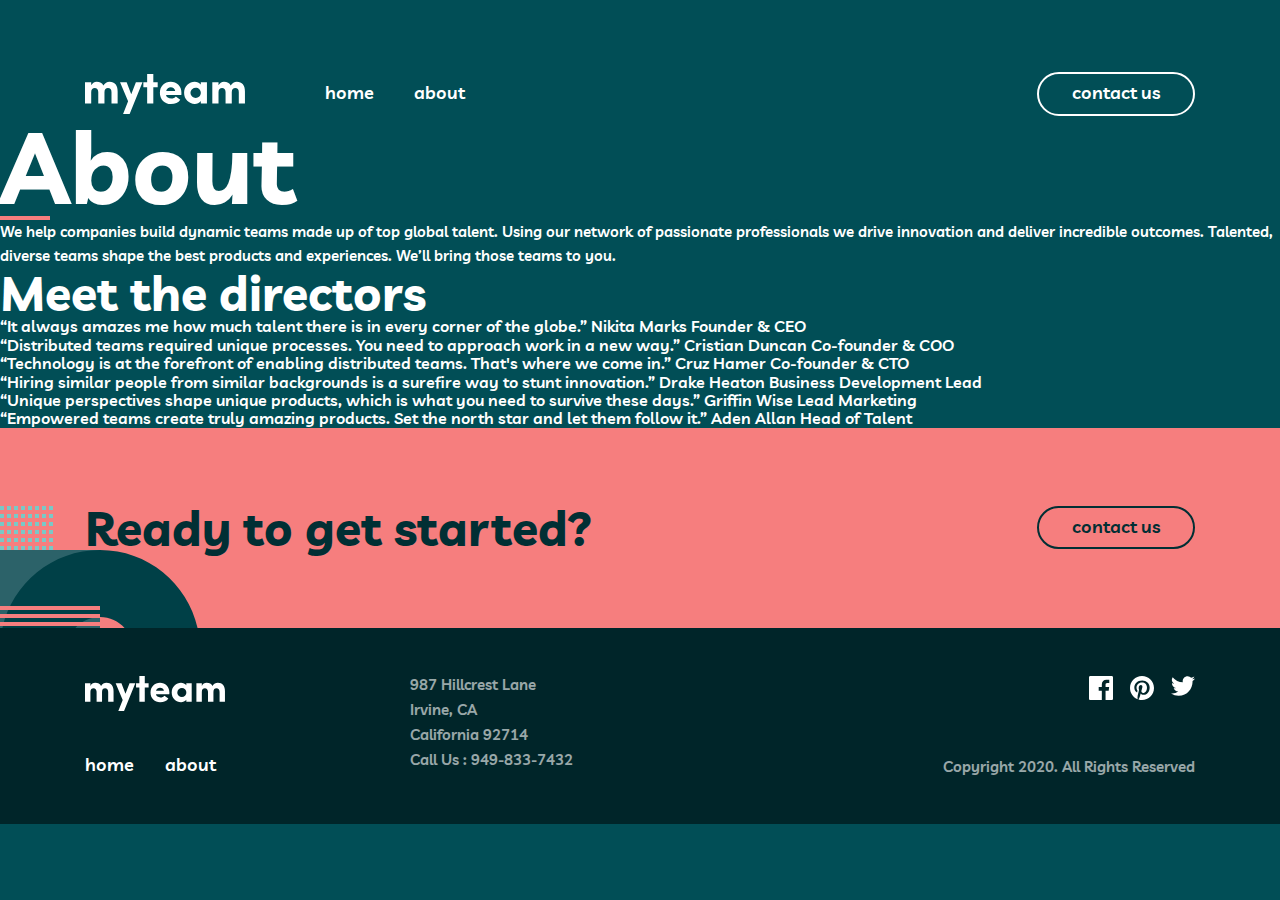
==== about.html @ 356e1fd8 "rough layout for about page" ====
<!DOCTYPE html>
<html lang="en">
  <head>
    <meta charset="UTF-8" />
    <meta name="viewport" content="width=device-width, initial-scale=1.0" />

    <link
      href="https://fonts.googleapis.com/css?family=Livvic:400,600,700&display=swap"
      rel="stylesheet"
    />
    <link rel="stylesheet" href="./css/normalize.css" />
    <link rel="stylesheet" href="./css/styles.css" />

    <link
      rel="icon"
      type="image/png"
      sizes="32x32"
      href="./images/favicon-32x32.png"
    />

    <title>Frontend Mentor | myteam website challenge - About</title>
  </head>
  <body>
    <div class="modal"></div>
    <header class="header">
      <div class="header__container">
        <div class="logo">
          <img src="./images/logo.svg" alt="myteam logo" />
        </div>
        <button class="nav-toggle" aria-label="toggle navigation">
          <svg
            class="nav__hamburger"
            xmlns="http://www.w3.org/2000/svg"
            width="20"
            height="17"
          >
            <g fill="#FFF" fill-rule="evenodd">
              <path d="M0 0h20v3H0zM0 7h20v3H0zM0 14h20v3H0z" />
            </g>
          </svg>
          <svg
            class="nav__close-btn"
            xmlns="http://www.w3.org/2000/svg"
            width="18"
            height="17"
          >
            <path
              fill="#FFF"
              fill-rule="evenodd"
              d="M15.01.368l2.122 2.122-6.01 6.01 6.01 6.01-2.122 2.122L9 10.622l-6.01 6.01L.868 14.51 6.88 8.5.87 2.49 2.988.368 9 6.38 15.01.37z"
            />
          </svg>
        </button>
        <nav class="nav">
          <div class="nav__container">
            <ul class="nav__list">
              <li class="nav__item">
                <a href="./index.html" class="nav__link">home</a>
              </li>
              <li class="nav__item">
                <a href="./about.html" class="nav__link">about</a>
              </li>
            </ul>
            <button
              class="primary-btn primary-btn--light primary-btn--mobile-nav"
            >
              contact us
            </button>
          </div>
        </nav>
      </div>
    </header>

    <!-------------------------------------------->

    <section class="about">
      <h1 class="section__title section__title--about">
        About
      </h1>
      <hr class="section__decoration-hr" />
      <p class="section__body-text section__body-text--about">
        We help companies build dynamic teams made up of top global talent.
        Using our network of passionate professionals we drive innovation and
        deliver incredible outcomes. Talented, diverse teams shape the best
        products and experiences. We’ll bring those teams to you.
      </p>
    </section>
    <!-------------------------------------------->

    <section class="directors">
      <h2 class="section__title section__title--directors">
        Meet the directors
      </h2>

      <div class="directors__content">
        <div class="directors__content-item">
          “It always amazes me how much talent there is in every corner of the
          globe.” Nikita Marks Founder & CEO
        </div>
        <div class="directors__content-item">
          “Distributed teams required unique processes. You need to approach
          work in a new way.” Cristian Duncan Co-founder & COO
        </div>
        <div class="directors__content-item">
          “Technology is at the forefront of enabling distributed teams. That's
          where we come in.” Cruz Hamer Co-founder & CTO
        </div>
        <div class="directors__content-item">
          “Hiring similar people from similar backgrounds is a surefire way to
          stunt innovation.” Drake Heaton Business Development Lead
        </div>
        <div class="directors__content-item">
          “Unique perspectives shape unique products, which is what you need to
          survive these days.” Griffin Wise Lead Marketing
        </div>
        <div class="directors__content-item">
          “Empowered teams create truly amazing products. Set the north star and
          let them follow it.” Aden Allan Head of Talent
        </div>
      </div>
    </section>
    <!-------------------------------------------->

    <section class="CTA">
      <div class="CTA__container">
        <h2 class="section__title  section__title--CTA">
          Ready to get started?
        </h2>
        <button class="primary-btn primary-btn--dark">
          contact us
        </button>
      </div>
    </section>

    <!-------------------------------------------->

    <footer class="footer">
      <div class="footer__container">
        <div class="logo footer__logo">
          <img src="./images/logo.svg" alt="myteam logo" />
        </div>
        <div class="footer__nav">
          <a href="./index.html" class="nav__link nav__link--footer">home</a>
          <a href="./about.html" class="nav__link nav__link--footer">about</a>
        </div>

        <div class="footer__address">
          <p class="footer__address--item">
            987 Hillcrest Lane
          </p>
          <p class="footer__address--item">
            Irvine, CA
          </p>
          <p class="footer__address--item">
            California 92714
          </p>
          <p class="footer__address--item">
            Call Us : 949-833-7432
          </p>
        </div>
        <div class="footer__social-media">
          <a href="www.facebook.com" class="footer__social-media-link">
            <svg xmlns="http://www.w3.org/2000/svg" width="24" height="24">
              <path
                d="M22.675 0H1.325C.593 0 0 .593 0 1.325v21.351C0 23.407.593 24 1.325 24H12.82v-9.294H9.692v-3.622h3.128V8.413c0-3.1 1.893-4.788 4.659-4.788 1.325 0 2.463.099 2.795.143v3.24l-1.918.001c-1.504 0-1.795.715-1.795 1.763v2.313h3.587l-.467 3.622h-3.12V24h6.116c.73 0 1.323-.593 1.323-1.325V1.325C24 .593 23.407 0 22.675 0z"
              />
            </svg>
          </a>

          <a href="www.pinterest.com" class="footer__social-media-link">
            <svg xmlns="http://www.w3.org/2000/svg" width="24" height="24">
              <path
                d="M12 0C5.373 0 0 5.372 0 12c0 5.084 3.163 9.426 7.627 11.174-.105-.949-.2-2.405.042-3.441.218-.937 1.407-5.965 1.407-5.965s-.359-.719-.359-1.782c0-1.668.967-2.914 2.171-2.914 1.023 0 1.518.769 1.518 1.69 0 1.029-.655 2.568-.994 3.995-.283 1.194.599 2.169 1.777 2.169 2.133 0 3.772-2.249 3.772-5.495 0-2.873-2.064-4.882-5.012-4.882-3.414 0-5.418 2.561-5.418 5.207 0 1.031.397 2.138.893 2.738a.36.36 0 01.083.345l-.333 1.36c-.053.22-.174.267-.402.161-1.499-.698-2.436-2.889-2.436-4.649 0-3.785 2.75-7.262 7.929-7.262 4.163 0 7.398 2.967 7.398 6.931 0 4.136-2.607 7.464-6.227 7.464-1.216 0-2.359-.631-2.75-1.378l-.748 2.853c-.271 1.043-1.002 2.35-1.492 3.146C9.57 23.812 10.763 24 12 24c6.627 0 12-5.373 12-12 0-6.628-5.373-12-12-12z"
              />
            </svg>
          </a>

          <a href="www.twitter.com" class="footer__social-media-link">
            <svg xmlns="http://www.w3.org/2000/svg" width="24" height="20">
              <path
                d="M24 2.557a9.83 9.83 0 01-2.828.775A4.932 4.932 0 0023.337.608a9.864 9.864 0 01-3.127 1.195A4.916 4.916 0 0016.616.248c-3.179 0-5.515 2.966-4.797 6.045A13.978 13.978 0 011.671 1.149a4.93 4.93 0 001.523 6.574 4.903 4.903 0 01-2.229-.616c-.054 2.281 1.581 4.415 3.949 4.89a4.935 4.935 0 01-2.224.084 4.928 4.928 0 004.6 3.419A9.9 9.9 0 010 17.54a13.94 13.94 0 007.548 2.212c9.142 0 14.307-7.721 13.995-14.646A10.025 10.025 0 0024 2.557z"
              />
            </svg>
          </a>
        </div>
        <div class="footer__copyright">
          Copyright 2020. All Rights Reserved
        </div>
      </div>
    </footer>

    <script src="js/index.js"></script>
  </body>
</html>
---- css/styles.css ----
*,
*::before,
*::after {
  box-sizing: border-box;
}

/* varibles */

:root {
  --fs-h1: 2.5rem;
  --fs-h2: 2rem;
  --fs-h3: 1.125rem;
  --fs-body1: 1.125rem;
  --fs-body2: 0.9375rem;

  --fw-bold: 700;
  --fw-semi-bold: 600;

  /* primary-colours */
  --clr-midnight-green: #014e56;
  --clr-light-coral: #f67e7e;
  --clr-white: #ffffff;

  /* secondary-colours */

  --clr-rapture-blue: #79c8c7;
  --clr-police-blue: #2c6269;
  --clr-deep-jungle-green: #004047;
  --clr-sacremento-state-green: #012f34;
  --clr-dark-green: #002529;
}

@media (min-width: 550px) {
  :root {
    --fs-h1: 4rem;
  }
}

@media (min-width: 1200px) {
  :root {
    --fs-h1: 6.25rem;
    --fs-h2: 3rem;
  }
}

/* general styles */

body {
  font-family: "Livvic", sans-serif;
  color: var(--clr-white);
  background-color: var(--clr-midnight-green);
  font-weight: var(--fw-semi-bold);
}

img {
  display: block;
  max-width: 100%;
}

p {
  margin: 0;
}

.nav-open {
  overflow: hidden;
}

/* buttons */

.primary-btn {
  background-color: transparent;
  border-radius: 2em;
  padding: 0.5em 1.8em 0.55em;
  font-size: 1.125rem;
  font-weight: var(--fw-semi-bold);
  cursor: pointer;
}

.primary-btn--light {
  color: var(--clr-white);
  border: 2px solid var(--clr-white);
}

.primary-btn--light:hover,
.primary-btn--light:focus {
  color: var(--clr-dark-green);
  background-color: var(--clr-white);
}

.primary-btn--dark {
  color: var(--clr-sacremento-state-green);
  border: 2px solid var(--clr-sacremento-state-green);
}

.primary-btn--dark:hover,
.primary-btn--dark:focus {
  color: var(--clr-white);
  background-color: var(--clr-sacremento-state-green);
}

.primary-btn--mobile-nav {
  margin-top: 2.25em;
}

/* typography */
h1,
h2,
h3 {
  margin: 0;
}

h1 {
  font-size: var(--fs-h1);
  font-weight: var(--fw-bold);
  line-height: 1;
}
h2 {
  font-size: var(--fs-h2);
  line-height: 1;
}
h3 {
  font-size: var(--fs-h3);
}

.section__body-text {
  font-size: var(--fs-body2);
  line-height: 1.66;
}

.section__decoration-hr {
  background-color: var(--clr-light-coral);
  margin: 0;
  height: 4px;
  width: 3.125em;
  border: 0;
}

/* containers */

.header__container,
.intro__container,
.features__container,
.testimonials__container,
.CTA__container,
.footer__container {
  max-width: 1110px;
  padding-left: 1.5em;
  padding-right: 1.5em;
}

.header__container {
  margin-top: 3em;
}

.intro__container {
  padding-top: 5em;
  padding-bottom: 11.25em;
}

.features__container {
  padding-top: 4em;
  padding-bottom: 4em;
  display: flex;
  flex-direction: column;
}

.testimonials__container {
  padding-top: 8.75em;
  padding-bottom: 10.25em;
}

.CTA__container {
  padding-top: 5.1875em;
  padding-bottom: 5.1875em;
}

.footer__container {
  padding-top: 4.4em;
  padding-bottom: 4.4em;
}

@media (min-width: 550px) {
  .header__container,
  .intro__container,
  .features__container,
  .testimonials__container,
  .footer__container {
    padding-left: 2.5em;
    padding-right: 2.5em;
  }

  .header__container {
    margin-top: 4em;
  }

  .intro__container {
    padding-top: 7em;
    padding-bottom: 16em;
  }

  .features__container {
    padding-top: 6.25em;
    padding-bottom: 6.25em;
  }

  .testimonials__container {
    padding-top: 6.25em;
    padding-bottom: 6.25em;
  }

  .CTA__container {
    padding-top: 4.75em;
    padding-bottom: 4.75em;
    padding-left: 6em;
    padding-right: 6em;
  }

  .footer__container {
    padding-top: 3.75em;
    padding-bottom: 3.75em;
  }
}

@media (min-width: 800px) {
  .header__container {
    margin-top: 4.5em;
  }

  .intro__container {
    padding-top: 8.125em;
  }

  .testimonials__container {
    padding-top: 8.75em;
    padding-bottom: 8.75em;
  }

  .footer__container {
    padding-top: 3.25em;
    padding-bottom: 3.25em;
  }
}

@media (min-width: 1200px) {
  .header__container,
  .intro__container,
  .features__container,
  .testimonials__container,
  .CTA__container,
  .footer__container {
    margin-left: auto;
    margin-right: auto;
    padding-left: 0;
    padding-right: 0;
  }

  .intro__container {
    padding-top: 8.15em;
    padding-bottom: 15.65em;
  }

  .features__container {
    flex-direction: row;
    padding-top: 8.75em;
    padding-bottom: 8.75em;
  }
}

/* header */
.header__container {
  display: flex;
  justify-content: space-between;
  align-items: center;
}

.logo {
  max-width: 8em;
}

/*navigation */

.nav-toggle {
  z-index: 1000;
  position: absolute;
  right: 1.5em;
  top: 3em;
  cursor: pointer;
  padding: 0.5em 0;
  border: 0;
  background: transparent;
}

.nav {
  position: fixed;
  background-color: var(--clr-police-blue);
  background-image: url("../images/bg-pattern-about-1-mobile-nav-1.svg");
  background-repeat: no-repeat;
  background-position: bottom right 1.25em;
  top: 0;
  bottom: 0;
  left: 0;
  right: 0;
  z-index: 100;
  transform: translateX(100%);

  transition: transform 250ms cubic-bezier(0.5, 0, 0.5, 1);
}

.nav__container {
  margin-top: 7em;
  margin-left: 3em;
}

.nav__list {
  list-style: none;
  margin: 0;
  padding: 0;
}

.nav__item {
  margin-top: 1.5em;
}

.nav__link {
  color: inherit;
  font-size: var(--fs-h3);
  font-weight: var(--fw-semi-bold);
  text-decoration: none;
}

.nav__link:hover,
.nav__link:focus {
  color: var(--clr-light-coral);
}

.nav__close-btn {
  display: none;
}

.nav-open .nav__hamburger {
  display: none;
}

.nav-open .nav__close-btn {
  display: block;
}

.nav-open .nav {
  transform: translateX(7.5em);
}

.nav-open .nav-toggle {
  position: fixed;
}

.nav-open .modal {
  position: fixed;
  top: 0;
  bottom: 0;
  left: 0;
  right: 0;
  background-color: rgba(0, 0, 0, 0.55);
  z-index: 100;
}

@media (min-width: 550px) {
  .nav-toggle {
    display: none;
  }

  .nav {
    position: static;
    background: none;
    z-index: 100;
    transform: none;
    width: 100%;
  }

  .nav__container,
  .nav__list,
  .primary-btn--mobile-nav,
  .nav__item {
    margin: 0;
  }

  .nav__container {
    display: flex;
    justify-content: space-between;
    align-items: center;
  }

  .nav__list {
    display: flex;
    margin-left: 3em;
  }

  .nav__item:last-child {
    margin-left: 2.5em;
  }
}

@media (min-width: 800px) {
  .logo {
    max-width: 10em;
    flex-shrink: 0;
  }

  .nav__list {
    margin-left: 5em;
  }
}

/* intro */

.intro {
  text-align: center;
}

.intro__container {
  background-image: url("../images/bg-pattern-home-2.svg");
  background-repeat: no-repeat;
  background-position: bottom;
}

.intro__decoration {
  display: flex;
  flex-direction: column;
  justify-content: space-between;
  align-self: stretch;
}

.section__decoration-hr--intro {
  display: none;
}

.section__title--intro {
  max-width: 245px;
  margin: 0 auto;
}

.section__title--intro--highlight {
  color: var(--clr-light-coral);
}

.section__body-text--intro {
  line-height: 1.85;
  margin-top: 1.125em;
  margin-bottom: 1.125em;
}

@media (min-width: 550px) {
  .section__title--intro {
    max-width: 375px;
  }

  .section__body-text--intro {
    max-width: 460px;
    margin: 1.125em auto;
  }
}

@media (min-width: 1200px) {
  .intro {
    background-image: url("../images/bg-pattern-home-1.svg");
    background-repeat: no-repeat;
    background-position: top 8.15em left -100px;
    text-align: left;
  }

  .intro__container {
    background-position: bottom right;
    display: flex;
    justify-content: space-between;
    align-items: flex-end;
  }

  .section__title--intro {
    max-width: 600px;
    margin: 0;
  }

  .section__body-text--intro {
    max-width: 450px;
    margin: 0;
    font-size: var(--fs-body1);
    line-height: 1.5;
    margin-bottom: 0.5em;
  }

  .section__decoration-hr--intro {
    display: block;
    background-color: var(--clr-rapture-blue);
  }
}

/* features */

.features {
  background-color: var(--clr-sacremento-state-green);
  background-image: url("../images/bg-pattern-home-3.svg");
  background-repeat: no-repeat;
  background-position: top right -100px;
}

.features__content {
  margin-top: 3.5em;
}

.features__content-item {
  display: grid;
  text-align: center;
  grid-template-areas:
    "feature-img"
    "feature-title"
    "feature-text";
  margin-bottom: 3em;
}

.features__content-item:last-child {
  margin-bottom: 0;
}

.section__title--features {
  margin: 1em 3em 0 0;
}

.subsection__title--features {
  color: var(--clr-light-coral);
  grid-area: feature-title;
}

.features__content-img {
  grid-area: feature-img;
  margin: 0 auto 1em;
}

.section__body-text--features {
  grid-area: feature-text;
  margin-top: 0.535em;
}

@media (min-width: 550px) {
  .features__title-container,
  .features__content {
    max-width: 575px;
  }

  .features__title-container {
    margin: 0 auto;
  }

  .section__title--features {
    margin: 1em 3em 0 0;
  }

  .features__content {
    margin: 4em auto 0;
  }

  .features__content-item {
    text-align: left;
    column-gap: 1.5em;
    grid-template-areas:
      "feature-img feature-title"
      "feature-img feature-text";
  }

  .features__content-item:first-child .features__content-img {
    padding-left: 0.5em;
  }

  .section__body-text--features {
    margin-top: 1em;
  }
}

@media (min-width: 1200px) {
  .features {
    background-position: bottom right -100px;
  }
}

/* testimonials */

.testimonials {
  background-color: var(--clr-deep-jungle-green);
  background-image: url("../images/bg-pattern-home-4-about-3.svg"),
    url("../images/bg-pattern-home-5.svg");
  background-repeat: no-repeat, no-repeat;
  background-position: top left, bottom right;
  text-align: center;
}

.section__title--testimonials--highlight,
.subsection__title--testimonials {
  color: var(--clr-rapture-blue);
}

.subsection__title--testimonials {
  margin-top: 1.15em;
}

.testimonials__content {
  display: flex;
  flex-direction: column;
}

.testimonials__content-item {
  background-image: url("../images/icon-quotes.svg");
  background-repeat: no-repeat;
  background-position: top center;
  margin-top: 3em;
}

.section__body-text--testimonials {
  padding-top: 2.35em;
}

.testimonials__subtitle {
  font-size: 0.8125rem;
  font-style: italic;
  margin-top: 0.55em;
}

.testimonials__content-avatar {
  width: 3.875em;
  margin: 1em auto 0;
  border-radius: 50%;
  border: 2px solid #c4fffe;
}

@media (min-width: 550px) {
  .section__title--testimonials,
  .testimonials__content {
    max-width: 575px;
    margin: 0 auto;
  }

  @media (min-width: 1200px) {
    .section__title--testimonials {
      max-width: 950px;
    }

    .testimonials__content {
      flex-direction: row;
      max-width: 1110px;
    }

    .testimonials__content-item {
      max-width: 350px;
      margin-right: 1.875em;
      margin-top: 3.5em;
    }

    .testimonials__content-item:last-child {
      margin-right: 0;
    }

    .testimonials__content-avatar {
      margin-top: 2em;
    }

    .subsection__title--testimonials {
      margin-top: 1.35em;
    }
  }
}

/* CTA */

.CTA {
  background-color: var(--clr-light-coral);
  color: var(--clr-sacremento-state-green);
  background-image: url("../images/bg-pattern-home-6-about-5.svg");
  background-repeat: no-repeat;
  background-position: bottom -22px left;
  text-align: center;
}

.CTA__container {
  display: flex;
  flex-direction: column;
  align-items: center;
}

.section__title--CTA {
  margin-bottom: 0.75em;
}

@media (min-width: 550px) {
  .CTA__container {
    flex-direction: row;
    justify-content: space-between;
  }

  .section__title--CTA {
    margin: 0;
  }
}

/*footer*/

.footer {
  background-color: var(--clr-dark-green);
}

.footer__container {
  font-size: var(--fs-body2);
  display: grid;
  text-align: center;
  grid-template-areas:
    "footer__logo"
    "footer__nav"
    "footer__address"
    "footer__social-media"
    "footer__copyright";
}

.footer__address,
.footer__copyright {
  opacity: 0.6;
}

.footer__logo {
  grid-area: footer__logo;
  margin: 0 auto;
  max-width: 6.5em;
}

.footer__nav {
  grid-area: footer__nav;
  margin: 1.6em 0;
}

.nav__link--footer {
  font-size: var(--fs-body2);
}

.nav__link--footer:last-child {
  margin-left: 1.5em;
}

.footer__address {
  grid-area: footer__address;
}

.footer__address--item {
  margin-bottom: 0.5em;
}

.footer__social-media {
  grid-area: footer__social-media;
  display: flex;
  justify-content: center;
  margin-top: 2.66em;
}

.footer__social-media-link {
  margin-right: 1.15em;
  fill: var(--clr-white);
}
.footer__social-media-link:last-child {
  margin-right: 0;
}

.footer__social-media-link:hover,
.footer__social-media-link:focus {
  fill: var(--clr-light-coral);
}

.footer__copyright {
  grid-area: footer__copyright;
  margin-top: 1em;
}

@media (min-width: 550px) {
  .footer__container {
    text-align: start;
    grid-template-areas:
      "footer__logo footer__address"
      "footer__nav footer__address"
      "footer__social-media footer__copyright";
  }

  .footer__logo {
    margin: 0;
  }

  .footer__nav {
    margin: 0;
    align-self: end;
  }

  .footer__address {
    text-align: end;
  }

  .footer__social-media {
    margin: 2em 0 0 0;
    justify-content: start;
    align-self: end;
  }

  .footer__copyright {
    text-align: end;
    align-self: end;
  }
}

@media (min-width: 1200px) {
  .footer__container {
    grid-template-areas:
      "footer__logo footer__address footer__social-media"
      "footer__logo footer__address footer__social-media"
      "footer__nav footer__address footer__copyright";
  }

  .footer__logo {
    max-width: 9.33em;
  }

  .nav__link--footer {
    font-size: var(--fs-body1);
  }

  .footer__address {
    text-align: start;
  }

  .footer__social-media {
    margin: 0;
    justify-content: end;
    align-self: flex-start;
  }
}
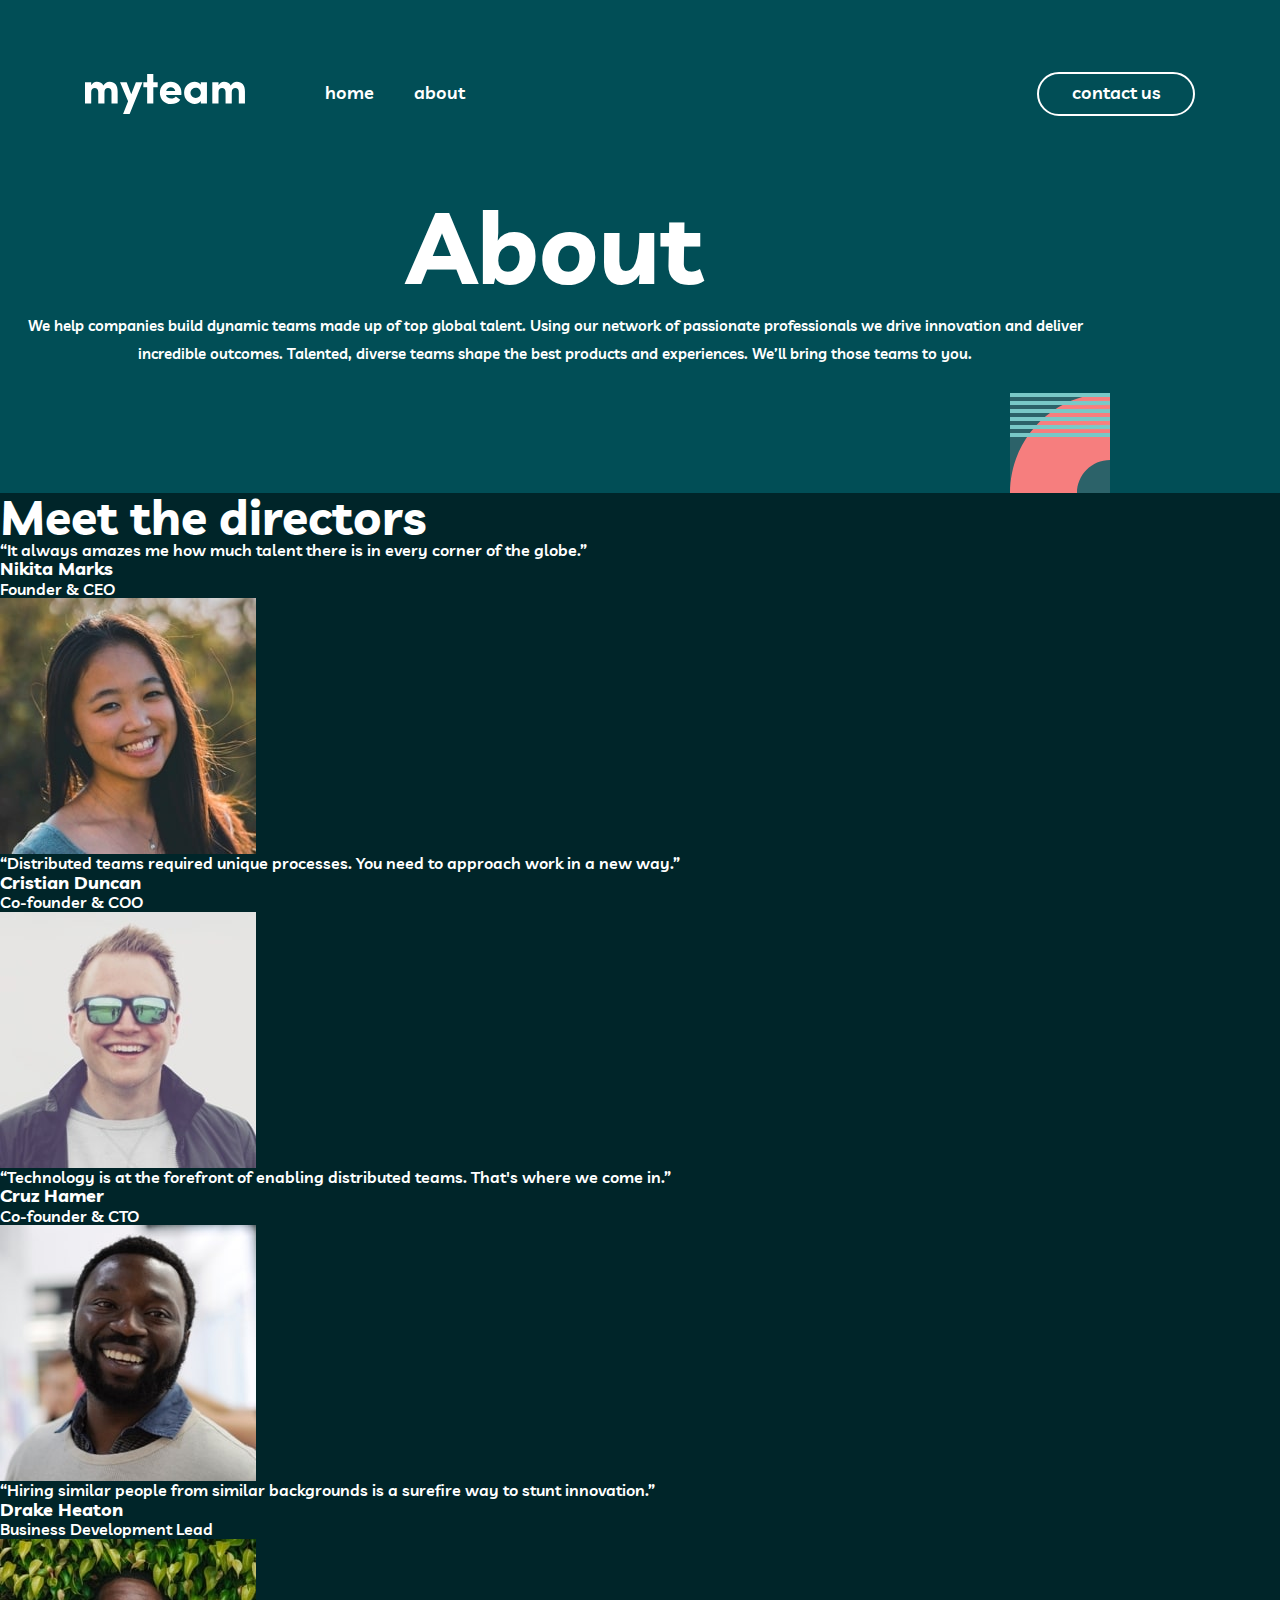
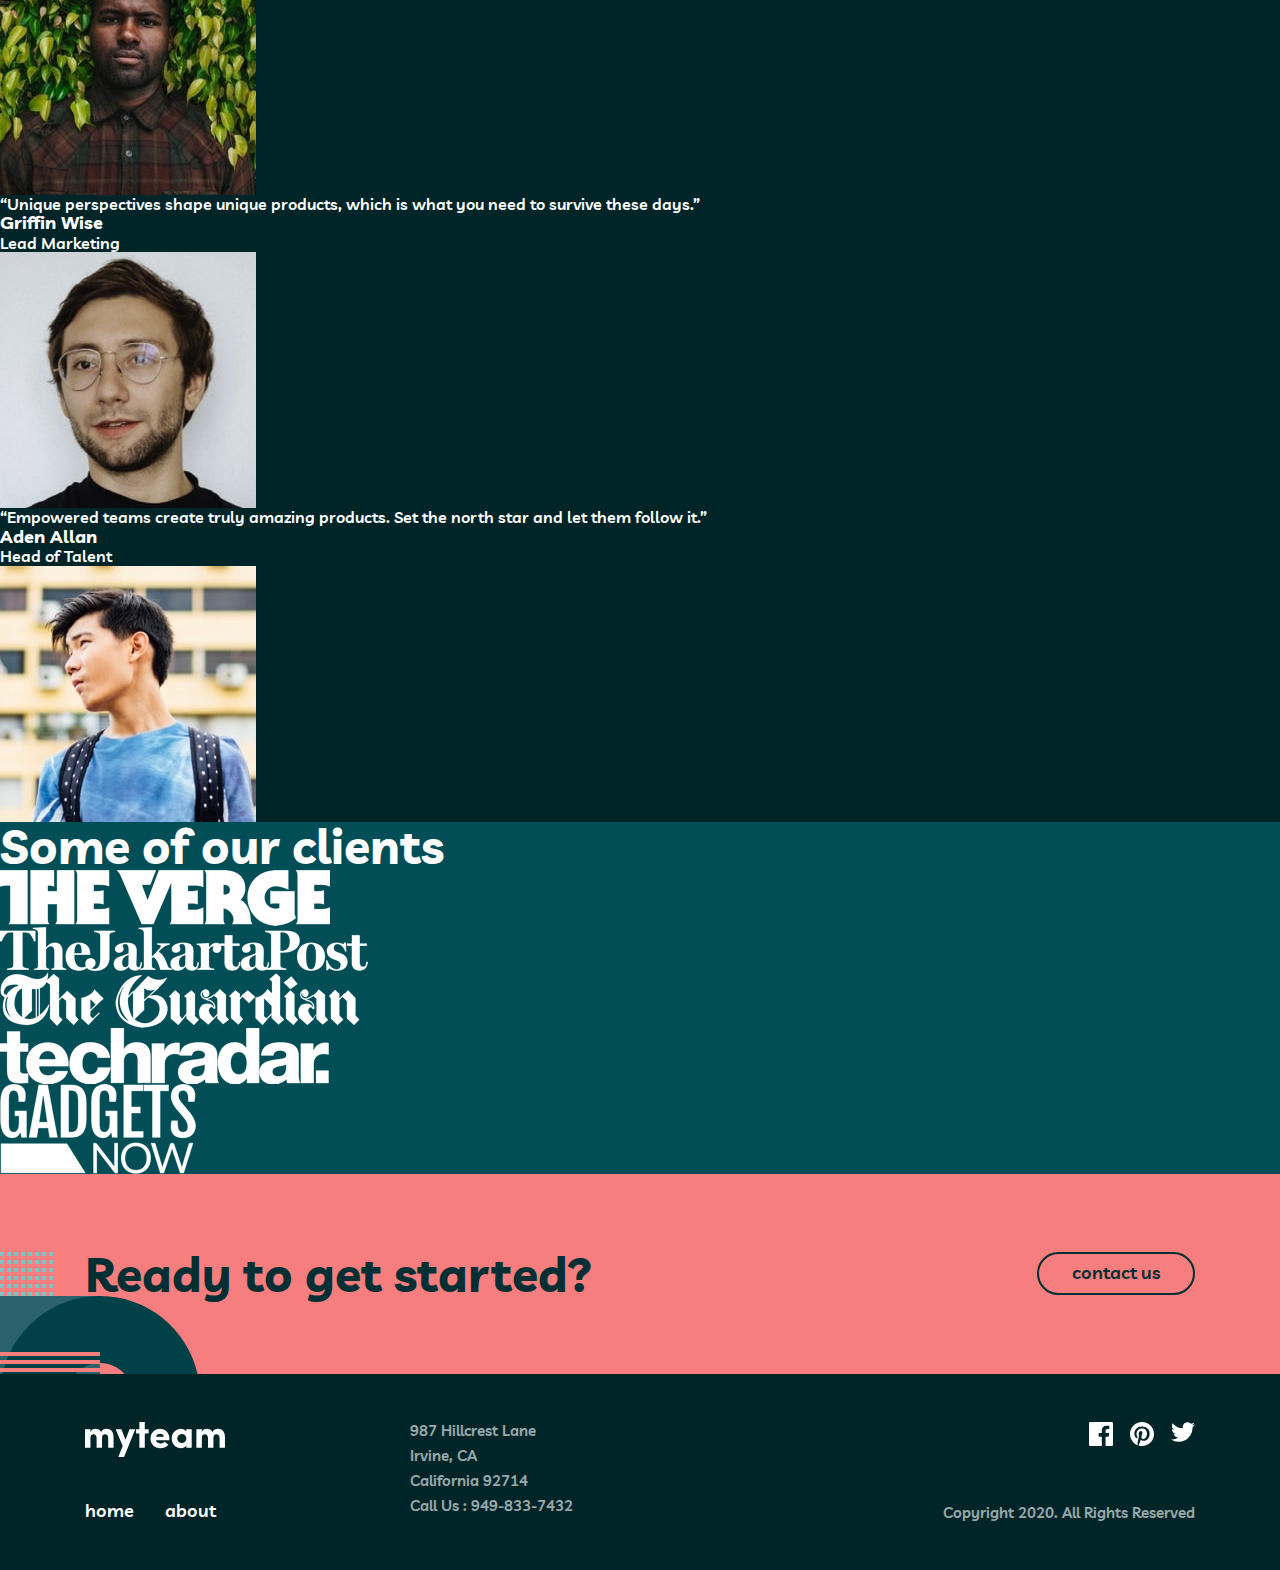
==== commit 527bbc1b: "added missing images to about page + intro style" ====
--- a/about.html
+++ b/about.html
@@ -61,11 +61,13 @@
                 <a href="./about.html" class="nav__link">about</a>
               </li>
             </ul>
-            <button
-              class="primary-btn primary-btn--light primary-btn--mobile-nav"
-            >
-              contact us
-            </button>
+            <a href="./contact.html">
+              <button
+                class="primary-btn primary-btn--light primary-btn--mobile-nav"
+              >
+                contact us
+              </button>
+            </a>
           </div>
         </nav>
       </div>
@@ -74,16 +76,18 @@
     <!-------------------------------------------->
 
     <section class="about">
-      <h1 class="section__title section__title--about">
-        About
-      </h1>
-      <hr class="section__decoration-hr" />
-      <p class="section__body-text section__body-text--about">
-        We help companies build dynamic teams made up of top global talent.
-        Using our network of passionate professionals we drive innovation and
-        deliver incredible outcomes. Talented, diverse teams shape the best
-        products and experiences. We’ll bring those teams to you.
-      </p>
+      <div class="about__container">
+        <h1 class="section__title section__title--about">
+          About
+        </h1>
+        <hr class="section__decoration-hr section__decoration-hr--about" />
+        <p class="section__body-text section__body-text--about">
+          We help companies build dynamic teams made up of top global talent.
+          Using our network of passionate professionals we drive innovation and
+          deliver incredible outcomes. Talented, diverse teams shape the best
+          products and experiences. We’ll bring those teams to you.
+        </p>
+      </div>
     </section>
     <!-------------------------------------------->
 
@@ -94,31 +98,134 @@
 
       <div class="directors__content">
         <div class="directors__content-item">
-          “It always amazes me how much talent there is in every corner of the
-          globe.” Nikita Marks Founder & CEO
-        </div>
-        <div class="directors__content-item">
-          “Distributed teams required unique processes. You need to approach
-          work in a new way.” Cristian Duncan Co-founder & COO
-        </div>
-        <div class="directors__content-item">
-          “Technology is at the forefront of enabling distributed teams. That's
-          where we come in.” Cruz Hamer Co-founder & CTO
-        </div>
-        <div class="directors__content-item">
-          “Hiring similar people from similar backgrounds is a surefire way to
-          stunt innovation.” Drake Heaton Business Development Lead
-        </div>
-        <div class="directors__content-item">
-          “Unique perspectives shape unique products, which is what you need to
-          survive these days.” Griffin Wise Lead Marketing
-        </div>
-        <div class="directors__content-item">
-          “Empowered teams create truly amazing products. Set the north star and
-          let them follow it.” Aden Allan Head of Talent
+          <p class="directors__content-item-quote">
+            “It always amazes me how much talent there is in every corner of the
+            globe.”
+          </p>
+          <h3 class="subsection__title subsection__title--directors">
+            Nikita Marks
+          </h3>
+          <p class="directors__subtitle">Founder & CEO</p>
+          <img
+            src="./images/avatar-nikita.jpg"
+            alt="Picture of Nikita Marks"
+            class="directors__content-avatar"
+          />
+        </div>
+        <div class="directors__content-item">
+          <p class="directors__content-item-quote">
+            “Distributed teams required unique processes. You need to approach
+            work in a new way.”
+          </p>
+          <h3 class="subsection__title subsection__title--directors">
+            Cristian Duncan
+          </h3>
+          <p class="directors__subtitle">Co-founder & COO</p>
+          <img
+            src="./images/avatar-christian.jpg"
+            alt="Picture of Cristian Duncan"
+            class="directors__content-avatar"
+          />
+        </div>
+        <div class="directors__content-item">
+          <p class="directors__content-item-quote">
+            “Technology is at the forefront of enabling distributed teams.
+            That's where we come in.”
+          </p>
+          <h3 class="subsection__title subsection__title--directors">
+            Cruz Hamer
+          </h3>
+          <p class="directors__subtitle">Co-founder & CTO</p>
+          <img
+            src="./images/avatar-cruz.jpg"
+            alt="Picture of Cruz Hamer"
+            class="directors__content-avatar"
+          />
+        </div>
+        <div class="directors__content-item">
+          <p class="directors__content-item-quote">
+            “Hiring similar people from similar backgrounds is a surefire way to
+            stunt innovation.”
+          </p>
+          <h3 class="subsection__title subsection__title--directors">
+            Drake Heaton
+          </h3>
+          <p class="directors__subtitle">Business Development Lead</p>
+          <img
+            src="./images/avatar-drake.jpg"
+            alt="Picture of Drake Heaton"
+            class="directors__content-avatar"
+          />
+        </div>
+        <div class="directors__content-item">
+          <p class="directors__content-item-quote">
+            “Unique perspectives shape unique products, which is what you need
+            to survive these days.”
+          </p>
+          <h3 class="subsection__title subsection__title--directors">
+            Griffin Wise
+          </h3>
+          <p class="directors__subtitle">Lead Marketing</p>
+          <img
+            src="./images/avatar-griffin.jpg"
+            alt="Picture of Griffin Wise"
+            class="directors__content-avatar"
+          />
+        </div>
+        <div class="directors__content-item">
+          <p class="directors__content-item-quote">
+            “Empowered teams create truly amazing products. Set the north star
+            and let them follow it.”
+          </p>
+          <h3 class="subsection__title subsection__title--directors">
+            Aden Allan
+          </h3>
+          <p class="directors__subtitle">Head of Talent</p>
+          <img
+            src="./images/avatar-aden.jpg"
+            alt="Picture of Aden Allan"
+            class="directors__content-avatar"
+          />
         </div>
       </div>
     </section>
+
+    <!-------------------------------------------->
+
+    <section class="clients">
+      <h2 class="section__title section__title--clients">
+        Some of our clients
+      </h2>
+
+      <div class="clients-list">
+        <img
+          class="client-logo"
+          src="./images/logo-the-verge.png"
+          alt="The Verge"
+        />
+        <img
+          class="client-logo"
+          src="./images/logo-jakarta-post.png"
+          alt="The Jakarta Post"
+        />
+        <img
+          class="client-logo"
+          src="./images/logo-the-guardian.png"
+          alt="The Guardian"
+        />
+        <img
+          class="client-logo"
+          src="./images/logo-tech-radar.png"
+          alt="Tech Radar"
+        />
+        <img
+          class="client-logo"
+          src="./images/logo-gadgets-now.png"
+          alt="Gadgets Now"
+        />
+      </div>
+    </section>
+
     <!-------------------------------------------->
 
     <section class="CTA">
@@ -126,9 +233,11 @@
         <h2 class="section__title  section__title--CTA">
           Ready to get started?
         </h2>
-        <button class="primary-btn primary-btn--dark">
-          contact us
-        </button>
+        <a href="./contact.html">
+          <button class="primary-btn primary-btn--dark">
+            contact us
+          </button>
+        </a>
       </div>
     </section>
 
--- a/css/styles.css
+++ b/css/styles.css
@@ -139,6 +139,7 @@
 
 .header__container,
 .intro__container,
+.about__container,
 .features__container,
 .testimonials__container,
 .CTA__container,
@@ -155,6 +156,11 @@
 .intro__container {
   padding-top: 5em;
   padding-bottom: 11.25em;
+}
+
+.about__container {
+  padding-top: 5em;
+  padding-bottom: 6.75em;
 }
 
 .features__container {
@@ -422,7 +428,7 @@
   background-position: bottom;
 }
 
-.intro__decoration {
+.intro__content {
   display: flex;
   flex-direction: column;
   justify-content: space-between;
@@ -833,3 +839,31 @@
     align-self: flex-start;
   }
 }
+
+/* about */
+
+.about {
+  text-align: center;
+}
+
+.about__container {
+  background-image: url("../images/bg-pattern-about-1-mobile-nav-1.svg");
+  background-repeat: no-repeat;
+  background-position: bottom -100px right -100px;
+}
+
+.section__decoration-hr--about {
+  display: none;
+}
+
+.section__body-text--about {
+  line-height: 1.85;
+  margin-top: 1.125em;
+  margin-bottom: 1.125em;
+}
+
+/* directors */
+
+.directors {
+  background-color: var(--clr-dark-green);
+}
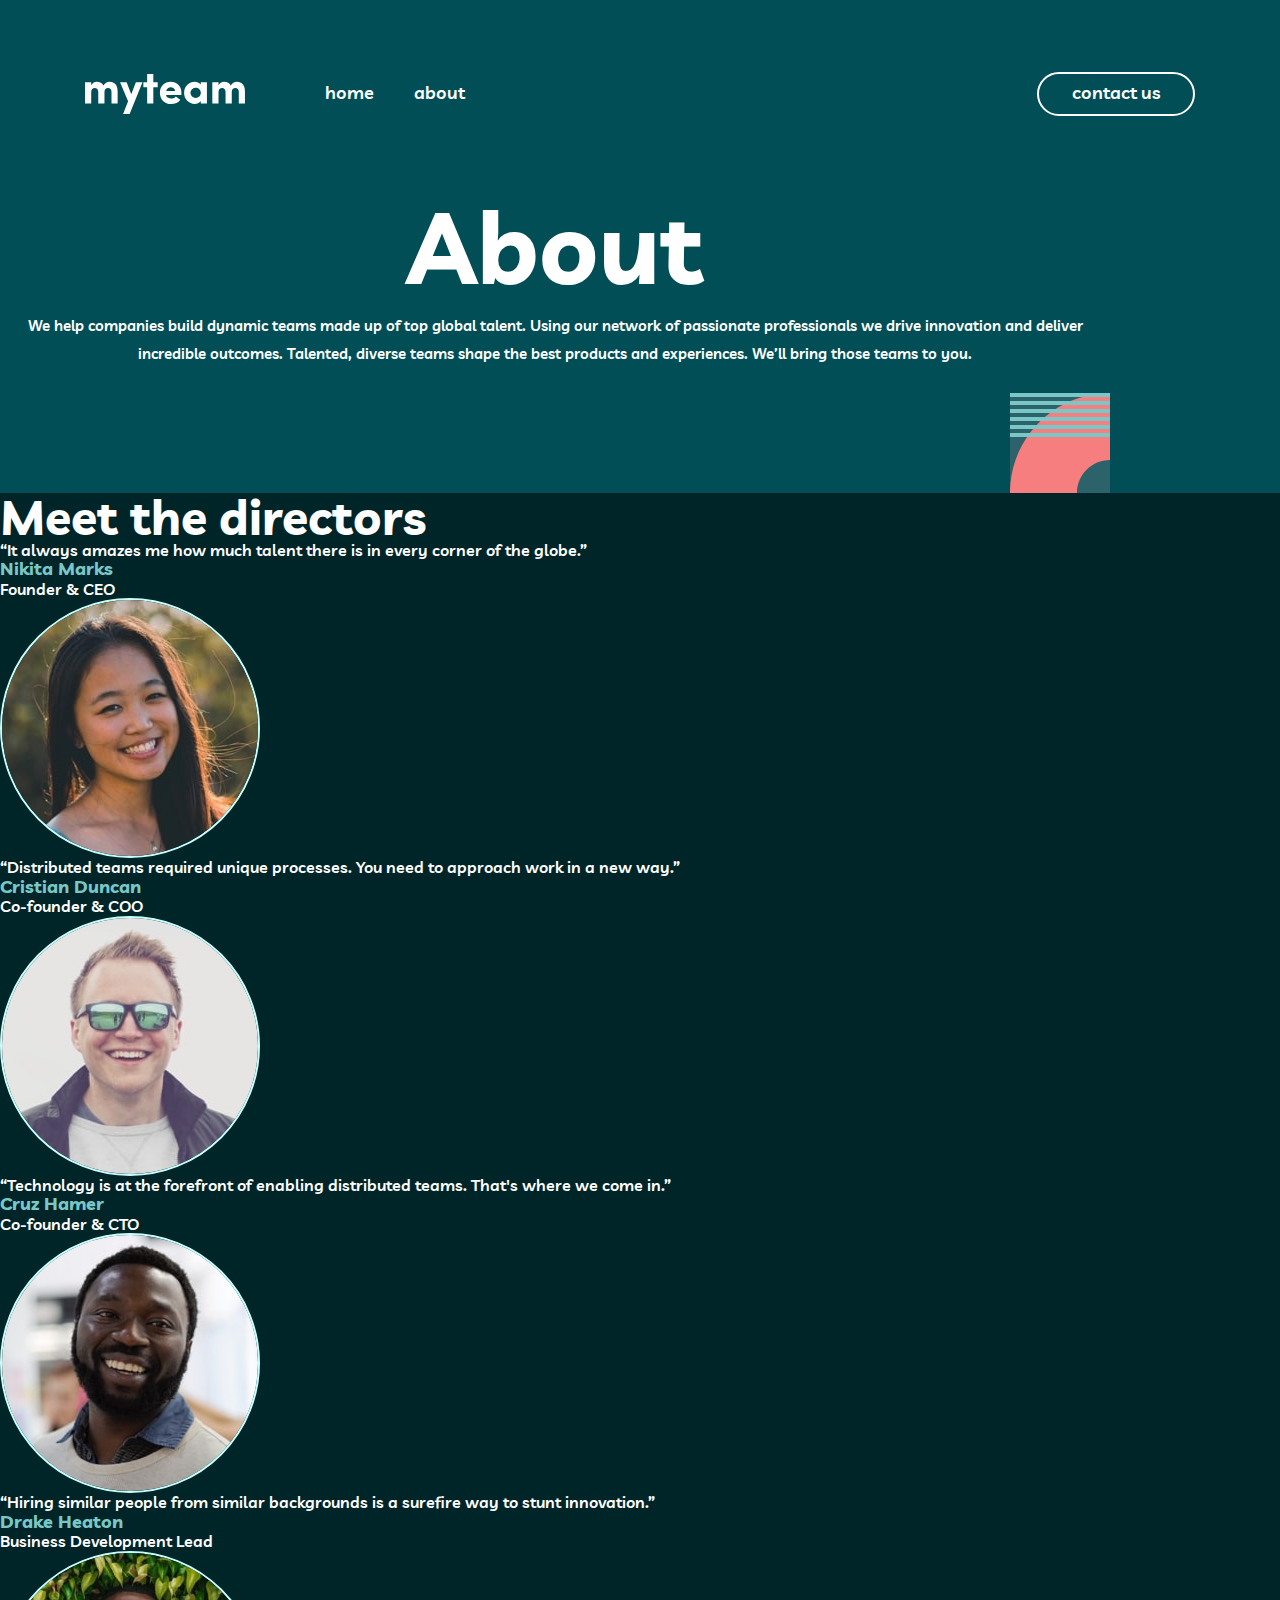
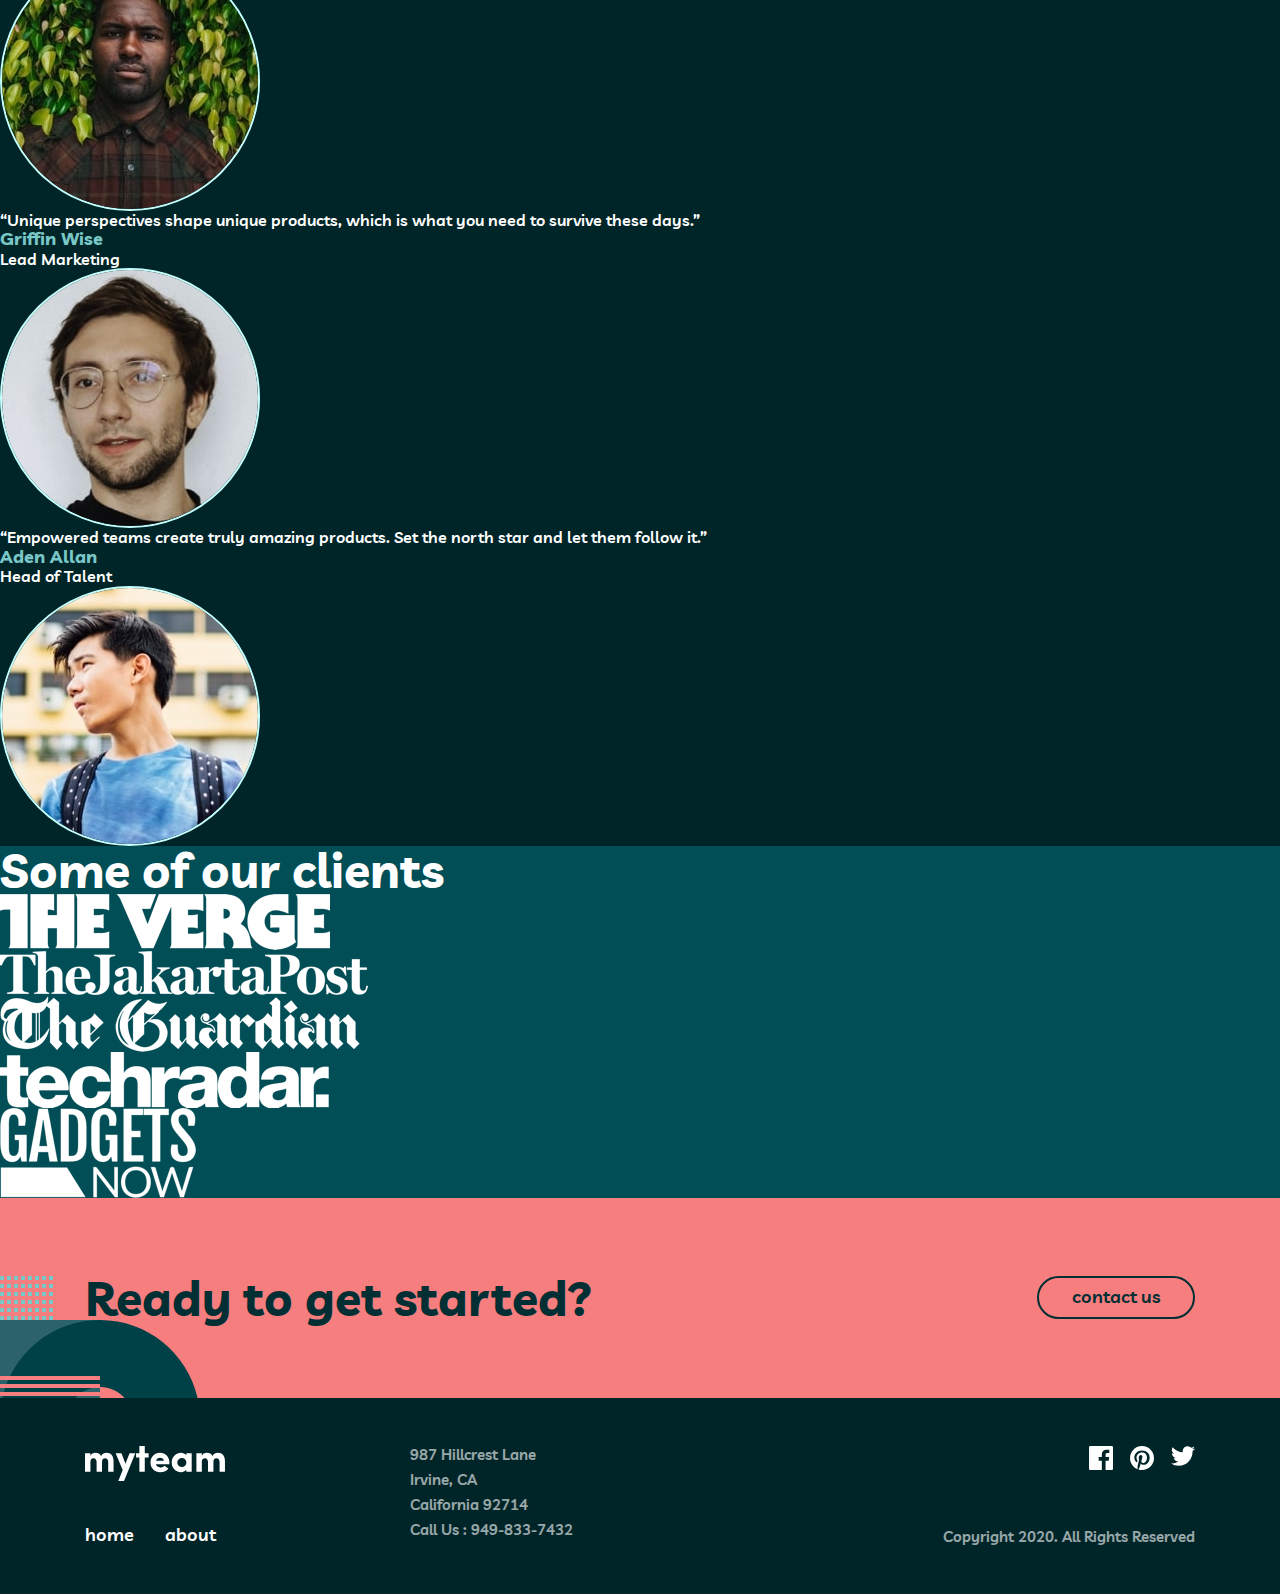
==== commit db61acdb: "avatar refactor" ====
--- a/about.html
+++ b/about.html
@@ -109,7 +109,7 @@
           <img
             src="./images/avatar-nikita.jpg"
             alt="Picture of Nikita Marks"
-            class="directors__content-avatar"
+            class="avatar directors__content-avatar"
           />
         </div>
         <div class="directors__content-item">
@@ -124,7 +124,7 @@
           <img
             src="./images/avatar-christian.jpg"
             alt="Picture of Cristian Duncan"
-            class="directors__content-avatar"
+            class="avatar directors__content-avatar"
           />
         </div>
         <div class="directors__content-item">
@@ -139,7 +139,7 @@
           <img
             src="./images/avatar-cruz.jpg"
             alt="Picture of Cruz Hamer"
-            class="directors__content-avatar"
+            class="avatar directors__content-avatar"
           />
         </div>
         <div class="directors__content-item">
@@ -154,7 +154,7 @@
           <img
             src="./images/avatar-drake.jpg"
             alt="Picture of Drake Heaton"
-            class="directors__content-avatar"
+            class="avatar directors__content-avatar"
           />
         </div>
         <div class="directors__content-item">
@@ -169,7 +169,7 @@
           <img
             src="./images/avatar-griffin.jpg"
             alt="Picture of Griffin Wise"
-            class="directors__content-avatar"
+            class="avatar directors__content-avatar"
           />
         </div>
         <div class="directors__content-item">
@@ -184,7 +184,7 @@
           <img
             src="./images/avatar-aden.jpg"
             alt="Picture of Aden Allan"
-            class="directors__content-avatar"
+            class="avatar directors__content-avatar"
           />
         </div>
       </div>
--- a/css/styles.css
+++ b/css/styles.css
@@ -55,6 +55,11 @@
 img {
   display: block;
   max-width: 100%;
+}
+
+.avatar {
+  border-radius: 50%;
+  border: 2px solid #c4fffe;
 }
 
 p {
@@ -133,6 +138,10 @@
   height: 4px;
   width: 3.125em;
   border: 0;
+}
+
+.subsection__title {
+  color: var(--clr-rapture-blue);
 }
 
 /* containers */
@@ -597,8 +606,7 @@
   text-align: center;
 }
 
-.section__title--testimonials--highlight,
-.subsection__title--testimonials {
+.section__title--testimonials--highlight {
   color: var(--clr-rapture-blue);
 }
 
@@ -631,8 +639,6 @@
 .testimonials__content-avatar {
   width: 3.875em;
   margin: 1em auto 0;
-  border-radius: 50%;
-  border: 2px solid #c4fffe;
 }
 
 @media (min-width: 550px) {
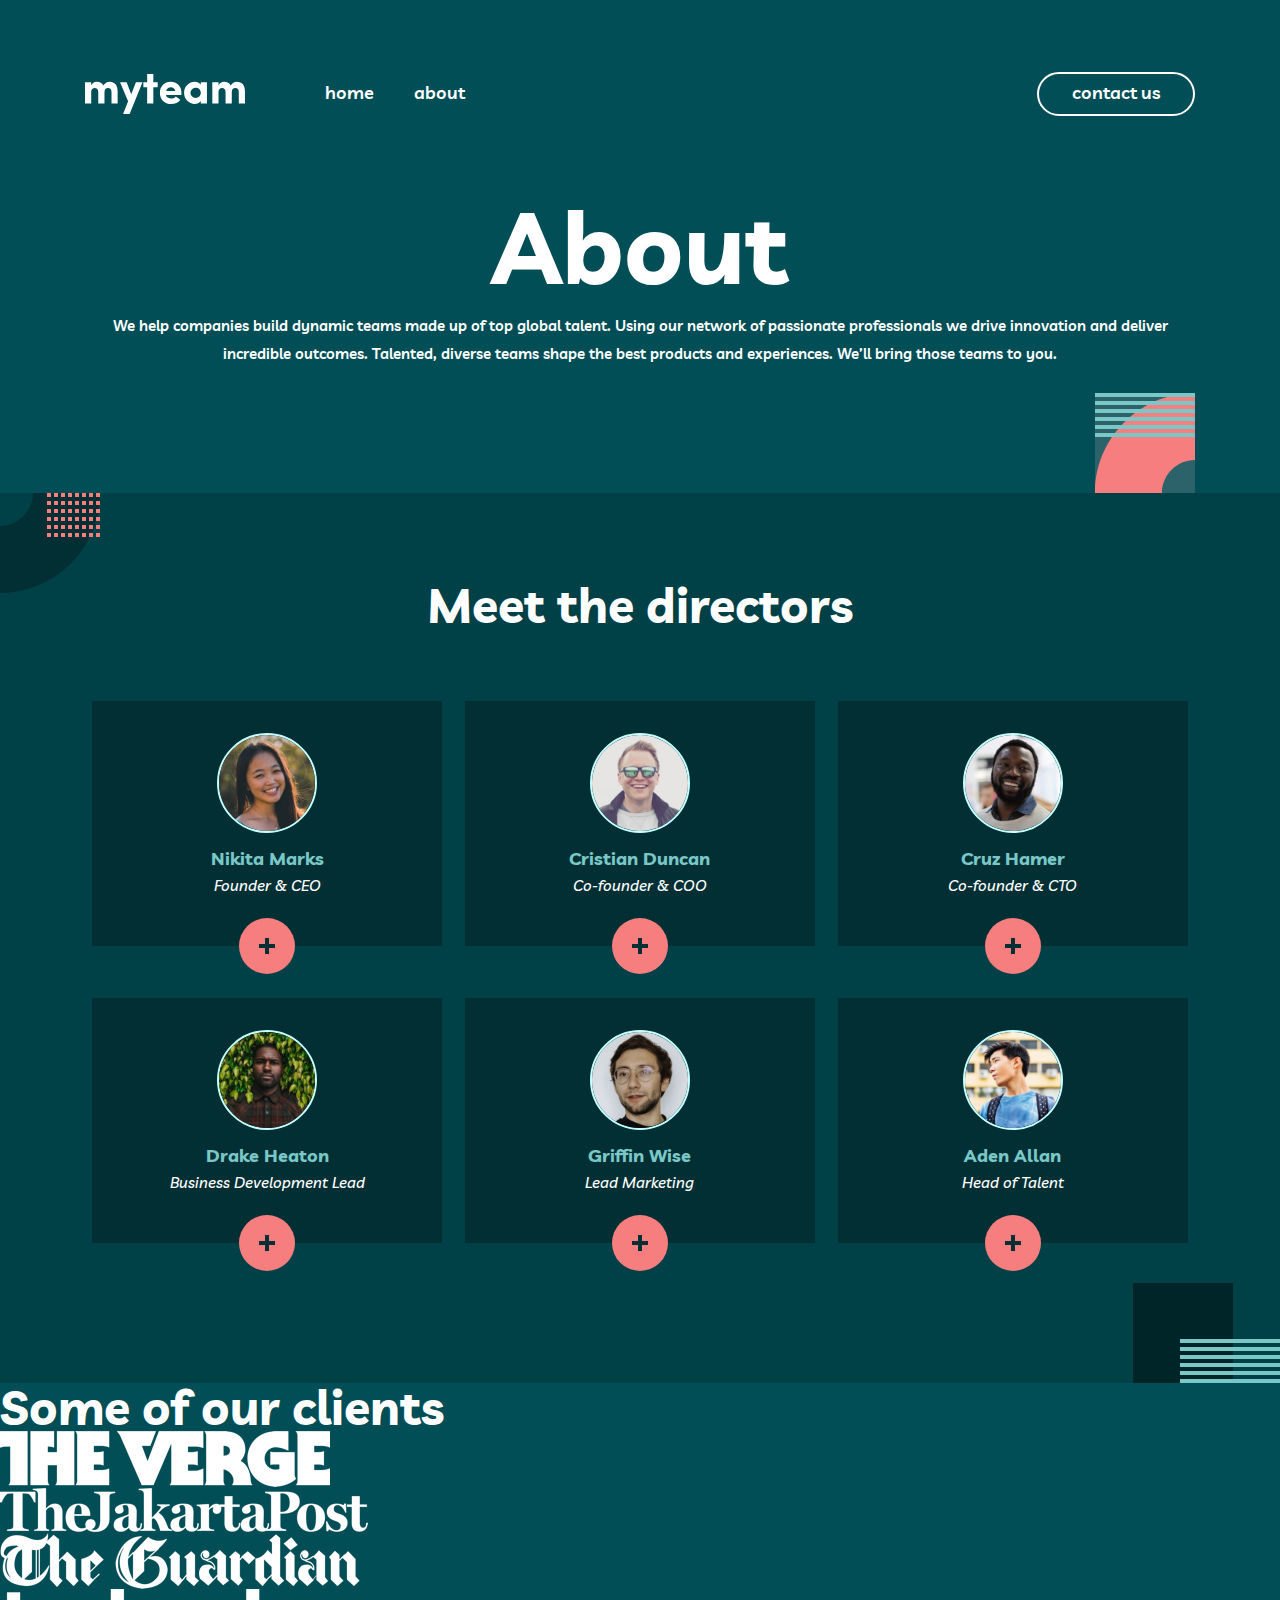
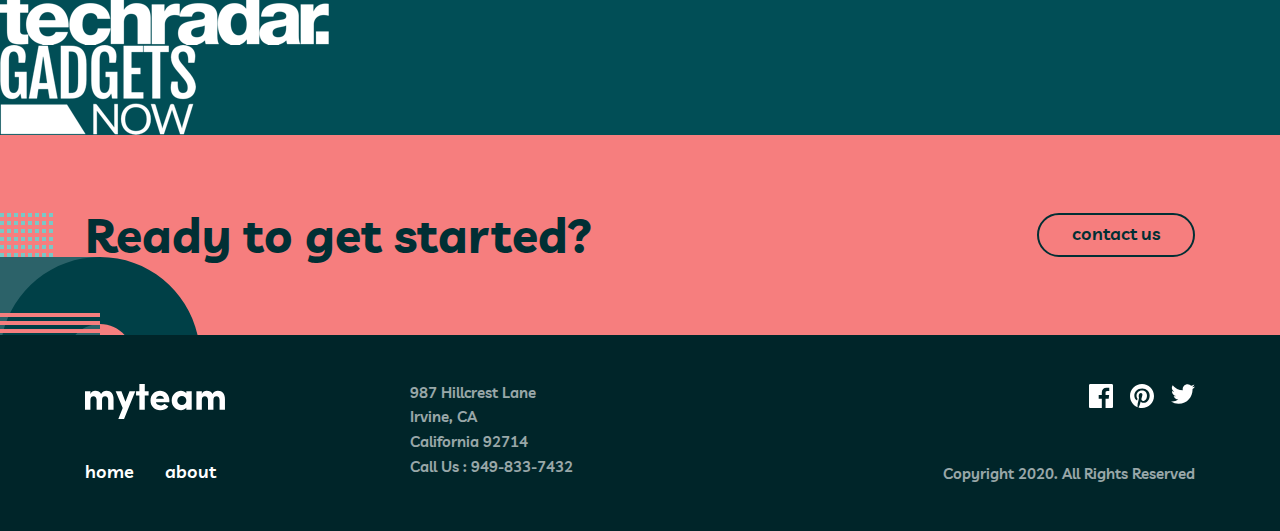
==== commit a493afb1: "styled directors section" ====
--- a/about.html
+++ b/about.html
@@ -92,100 +92,312 @@
     <!-------------------------------------------->
 
     <section class="directors">
-      <h2 class="section__title section__title--directors">
-        Meet the directors
-      </h2>
-
-      <div class="directors__content">
-        <div class="directors__content-item">
-          <p class="directors__content-item-quote">
-            “It always amazes me how much talent there is in every corner of the
-            globe.”
-          </p>
-          <h3 class="subsection__title subsection__title--directors">
-            Nikita Marks
-          </h3>
-          <p class="directors__subtitle">Founder & CEO</p>
-          <img
-            src="./images/avatar-nikita.jpg"
-            alt="Picture of Nikita Marks"
-            class="avatar directors__content-avatar"
-          />
-        </div>
-        <div class="directors__content-item">
-          <p class="directors__content-item-quote">
-            “Distributed teams required unique processes. You need to approach
-            work in a new way.”
-          </p>
-          <h3 class="subsection__title subsection__title--directors">
-            Cristian Duncan
-          </h3>
-          <p class="directors__subtitle">Co-founder & COO</p>
-          <img
-            src="./images/avatar-christian.jpg"
-            alt="Picture of Cristian Duncan"
-            class="avatar directors__content-avatar"
-          />
-        </div>
-        <div class="directors__content-item">
-          <p class="directors__content-item-quote">
-            “Technology is at the forefront of enabling distributed teams.
-            That's where we come in.”
-          </p>
-          <h3 class="subsection__title subsection__title--directors">
-            Cruz Hamer
-          </h3>
-          <p class="directors__subtitle">Co-founder & CTO</p>
-          <img
-            src="./images/avatar-cruz.jpg"
-            alt="Picture of Cruz Hamer"
-            class="avatar directors__content-avatar"
-          />
-        </div>
-        <div class="directors__content-item">
-          <p class="directors__content-item-quote">
-            “Hiring similar people from similar backgrounds is a surefire way to
-            stunt innovation.”
-          </p>
-          <h3 class="subsection__title subsection__title--directors">
-            Drake Heaton
-          </h3>
-          <p class="directors__subtitle">Business Development Lead</p>
-          <img
-            src="./images/avatar-drake.jpg"
-            alt="Picture of Drake Heaton"
-            class="avatar directors__content-avatar"
-          />
-        </div>
-        <div class="directors__content-item">
-          <p class="directors__content-item-quote">
-            “Unique perspectives shape unique products, which is what you need
-            to survive these days.”
-          </p>
-          <h3 class="subsection__title subsection__title--directors">
-            Griffin Wise
-          </h3>
-          <p class="directors__subtitle">Lead Marketing</p>
-          <img
-            src="./images/avatar-griffin.jpg"
-            alt="Picture of Griffin Wise"
-            class="avatar directors__content-avatar"
-          />
-        </div>
-        <div class="directors__content-item">
-          <p class="directors__content-item-quote">
-            “Empowered teams create truly amazing products. Set the north star
-            and let them follow it.”
-          </p>
-          <h3 class="subsection__title subsection__title--directors">
-            Aden Allan
-          </h3>
-          <p class="directors__subtitle">Head of Talent</p>
-          <img
-            src="./images/avatar-aden.jpg"
-            alt="Picture of Aden Allan"
-            class="avatar directors__content-avatar"
-          />
+      <div class="directors__container">
+        <h2 class="section__title section__title--directors">
+          Meet the directors
+        </h2>
+
+        <div class="directors__content">
+          <div class="directors__content-item">
+            <div class="directors__content-item-front">
+              <h3 class="subsection__title subsection__title--directors">
+                Nikita Marks
+              </h3>
+              <p class="directors__subtitle">Founder & CEO</p>
+              <img
+                src="./images/avatar-nikita.jpg"
+                alt="Picture of Nikita Marks"
+                class="avatar directors__content-avatar"
+              />
+            </div>
+            <div class="directors__content-item-back director-flip">
+              <h3 class="subsection__title subsection__title--directors">
+                Nikita Marks
+              </h3>
+              <p class="directors__content-item-quote">
+                “It always amazes me how much talent there is in every corner of
+                the globe.”
+              </p>
+              <div class="directors__content-social-media">
+                <a href="www.twitter.com" class="footer__social-media-link">
+                  <svg
+                    xmlns="http://www.w3.org/2000/svg"
+                    width="24"
+                    height="20"
+                  >
+                    <path
+                      d="M24 2.557a9.83 9.83 0 01-2.828.775A4.932 4.932 0 0023.337.608a9.864 9.864 0 01-3.127 1.195A4.916 4.916 0 0016.616.248c-3.179 0-5.515 2.966-4.797 6.045A13.978 13.978 0 011.671 1.149a4.93 4.93 0 001.523 6.574 4.903 4.903 0 01-2.229-.616c-.054 2.281 1.581 4.415 3.949 4.89a4.935 4.935 0 01-2.224.084 4.928 4.928 0 004.6 3.419A9.9 9.9 0 010 17.54a13.94 13.94 0 007.548 2.212c9.142 0 14.307-7.721 13.995-14.646A10.025 10.025 0 0024 2.557z"
+                    />
+                  </svg>
+                </a>
+                <a href="www.twitter.com" class="footer__social-media-link">
+                  <svg
+                    xmlns="http://www.w3.org/2000/svg"
+                    width="20"
+                    height="20"
+                  >
+                    <path
+                      d="M18 0H2C.9 0 0 .9 0 2v16c0 1.1.9 2 2 2h16c1.1 0 2-.9 2-2V2c0-1.1-.9-2-2-2zM6 17H3V8h3v9zM4.5 6.3c-1 0-1.8-.8-1.8-1.8s.8-1.8 1.8-1.8 1.8.8 1.8 1.8-.8 1.8-1.8 1.8zM17 17h-3v-5.3c0-.8-.7-1.5-1.5-1.5s-1.5.7-1.5 1.5V17H8V8h3v1.2c.5-.8 1.6-1.4 2.5-1.4 1.9 0 3.5 1.6 3.5 3.5V17z"
+                    />
+                  </svg>
+                </a>
+              </div>
+            </div>
+            <div class="add-social-btn">
+              <img class="social-btn-icon" src="./images/icon-cross.svg" />
+            </div>
+          </div>
+
+          <div class="directors__content-item">
+            <div class="directors__content-item-front">
+              <h3 class="subsection__title subsection__title--directors">
+                Cristian Duncan
+              </h3>
+              <p class="directors__subtitle">Co-founder & COO</p>
+              <img
+                src="./images/avatar-christian.jpg"
+                alt="Picture of Cristian Duncan"
+                class="avatar directors__content-avatar"
+              />
+            </div>
+
+            <div class="directors__content-item-back director-flip">
+              <h3 class="subsection__title subsection__title--directors">
+                Cristian Duncan
+              </h3>
+              <p class="directors__content-item-quote">
+                “Distributed teams required unique processes. You need to
+                approach work in a new way.”
+              </p>
+              <div class="directors__content-social-media">
+                <a href="www.twitter.com" class="footer__social-media-link">
+                  <svg
+                    xmlns="http://www.w3.org/2000/svg"
+                    width="24"
+                    height="20"
+                  >
+                    <path
+                      d="M24 2.557a9.83 9.83 0 01-2.828.775A4.932 4.932 0 0023.337.608a9.864 9.864 0 01-3.127 1.195A4.916 4.916 0 0016.616.248c-3.179 0-5.515 2.966-4.797 6.045A13.978 13.978 0 011.671 1.149a4.93 4.93 0 001.523 6.574 4.903 4.903 0 01-2.229-.616c-.054 2.281 1.581 4.415 3.949 4.89a4.935 4.935 0 01-2.224.084 4.928 4.928 0 004.6 3.419A9.9 9.9 0 010 17.54a13.94 13.94 0 007.548 2.212c9.142 0 14.307-7.721 13.995-14.646A10.025 10.025 0 0024 2.557z"
+                    />
+                  </svg>
+                </a>
+                <a href="www.twitter.com" class="footer__social-media-link">
+                  <svg
+                    xmlns="http://www.w3.org/2000/svg"
+                    width="20"
+                    height="20"
+                  >
+                    <path
+                      d="M18 0H2C.9 0 0 .9 0 2v16c0 1.1.9 2 2 2h16c1.1 0 2-.9 2-2V2c0-1.1-.9-2-2-2zM6 17H3V8h3v9zM4.5 6.3c-1 0-1.8-.8-1.8-1.8s.8-1.8 1.8-1.8 1.8.8 1.8 1.8-.8 1.8-1.8 1.8zM17 17h-3v-5.3c0-.8-.7-1.5-1.5-1.5s-1.5.7-1.5 1.5V17H8V8h3v1.2c.5-.8 1.6-1.4 2.5-1.4 1.9 0 3.5 1.6 3.5 3.5V17z"
+                    />
+                  </svg>
+                </a>
+              </div>
+            </div>
+            <div class="add-social-btn">
+              <img class="social-btn-icon" src="./images/icon-cross.svg" />
+            </div>
+          </div>
+
+          <div class="directors__content-item">
+            <div class="directors__content-item-front">
+              <h3 class="subsection__title subsection__title--directors">
+                Cruz Hamer
+              </h3>
+              <p class="directors__subtitle">Co-founder & CTO</p>
+              <img
+                src="./images/avatar-cruz.jpg"
+                alt="Picture of Cruz Hamer"
+                class="avatar directors__content-avatar"
+              />
+            </div>
+            <div class="directors__content-item-back director-flip">
+              <h3 class="subsection__title subsection__title--directors">
+                Cruz Hamer
+              </h3>
+              <p class="directors__content-item-quote">
+                “Technology is at the forefront of enabling distributed teams.
+                That's where we come in.”
+              </p>
+              <div class="directors__content-social-media">
+                <a href="www.twitter.com" class="footer__social-media-link">
+                  <svg
+                    xmlns="http://www.w3.org/2000/svg"
+                    width="24"
+                    height="20"
+                  >
+                    <path
+                      d="M24 2.557a9.83 9.83 0 01-2.828.775A4.932 4.932 0 0023.337.608a9.864 9.864 0 01-3.127 1.195A4.916 4.916 0 0016.616.248c-3.179 0-5.515 2.966-4.797 6.045A13.978 13.978 0 011.671 1.149a4.93 4.93 0 001.523 6.574 4.903 4.903 0 01-2.229-.616c-.054 2.281 1.581 4.415 3.949 4.89a4.935 4.935 0 01-2.224.084 4.928 4.928 0 004.6 3.419A9.9 9.9 0 010 17.54a13.94 13.94 0 007.548 2.212c9.142 0 14.307-7.721 13.995-14.646A10.025 10.025 0 0024 2.557z"
+                    />
+                  </svg>
+                </a>
+                <a href="www.twitter.com" class="footer__social-media-link">
+                  <svg
+                    xmlns="http://www.w3.org/2000/svg"
+                    width="20"
+                    height="20"
+                  >
+                    <path
+                      d="M18 0H2C.9 0 0 .9 0 2v16c0 1.1.9 2 2 2h16c1.1 0 2-.9 2-2V2c0-1.1-.9-2-2-2zM6 17H3V8h3v9zM4.5 6.3c-1 0-1.8-.8-1.8-1.8s.8-1.8 1.8-1.8 1.8.8 1.8 1.8-.8 1.8-1.8 1.8zM17 17h-3v-5.3c0-.8-.7-1.5-1.5-1.5s-1.5.7-1.5 1.5V17H8V8h3v1.2c.5-.8 1.6-1.4 2.5-1.4 1.9 0 3.5 1.6 3.5 3.5V17z"
+                    />
+                  </svg>
+                </a>
+              </div>
+            </div>
+            <div class="add-social-btn">
+              <img class="social-btn-icon" src="./images/icon-cross.svg" />
+            </div>
+          </div>
+
+          <div class="directors__content-item">
+            <div class="directors__content-item-front">
+              <h3 class="subsection__title subsection__title--directors">
+                Drake Heaton
+              </h3>
+              <p class="directors__subtitle">Business Development Lead</p>
+              <img
+                src="./images/avatar-drake.jpg"
+                alt="Picture of Drake Heaton"
+                class="avatar directors__content-avatar"
+              />
+            </div>
+            <div class="directors__content-item-back director-flip">
+              <h3 class="subsection__title subsection__title--directors">
+                Drake Heaton
+              </h3>
+              <p class="directors__content-item-quote">
+                “Hiring similar people from similar backgrounds is a surefire
+                way to stunt innovation.”
+              </p>
+              <div class="directors__content-social-media">
+                <a href="www.twitter.com" class="footer__social-media-link">
+                  <svg
+                    xmlns="http://www.w3.org/2000/svg"
+                    width="24"
+                    height="20"
+                  >
+                    <path
+                      d="M24 2.557a9.83 9.83 0 01-2.828.775A4.932 4.932 0 0023.337.608a9.864 9.864 0 01-3.127 1.195A4.916 4.916 0 0016.616.248c-3.179 0-5.515 2.966-4.797 6.045A13.978 13.978 0 011.671 1.149a4.93 4.93 0 001.523 6.574 4.903 4.903 0 01-2.229-.616c-.054 2.281 1.581 4.415 3.949 4.89a4.935 4.935 0 01-2.224.084 4.928 4.928 0 004.6 3.419A9.9 9.9 0 010 17.54a13.94 13.94 0 007.548 2.212c9.142 0 14.307-7.721 13.995-14.646A10.025 10.025 0 0024 2.557z"
+                    />
+                  </svg>
+                </a>
+                <a href="www.twitter.com" class="footer__social-media-link">
+                  <svg
+                    xmlns="http://www.w3.org/2000/svg"
+                    width="20"
+                    height="20"
+                  >
+                    <path
+                      d="M18 0H2C.9 0 0 .9 0 2v16c0 1.1.9 2 2 2h16c1.1 0 2-.9 2-2V2c0-1.1-.9-2-2-2zM6 17H3V8h3v9zM4.5 6.3c-1 0-1.8-.8-1.8-1.8s.8-1.8 1.8-1.8 1.8.8 1.8 1.8-.8 1.8-1.8 1.8zM17 17h-3v-5.3c0-.8-.7-1.5-1.5-1.5s-1.5.7-1.5 1.5V17H8V8h3v1.2c.5-.8 1.6-1.4 2.5-1.4 1.9 0 3.5 1.6 3.5 3.5V17z"
+                    />
+                  </svg>
+                </a>
+              </div>
+            </div>
+            <div class="add-social-btn">
+              <img class="social-btn-icon" src="./images/icon-cross.svg" />
+            </div>
+          </div>
+
+          <div class="directors__content-item">
+            <div class="directors__content-item-front">
+              <h3 class="subsection__title subsection__title--directors">
+                Griffin Wise
+              </h3>
+              <p class="directors__subtitle">Lead Marketing</p>
+              <img
+                src="./images/avatar-griffin.jpg"
+                alt="Picture of Griffin Wise"
+                class="avatar directors__content-avatar"
+              />
+            </div>
+            <div class="directors__content-item-back director-flip">
+              <h3 class="subsection__title subsection__title--directors">
+                Griffin Wise
+              </h3>
+              <p class="directors__content-item-quote">
+                “Unique perspectives shape unique products, which is what you
+                need to survive these days.”
+              </p>
+              <div class="directors__content-social-media">
+                <a href="www.twitter.com" class="footer__social-media-link">
+                  <svg
+                    xmlns="http://www.w3.org/2000/svg"
+                    width="24"
+                    height="20"
+                  >
+                    <path
+                      d="M24 2.557a9.83 9.83 0 01-2.828.775A4.932 4.932 0 0023.337.608a9.864 9.864 0 01-3.127 1.195A4.916 4.916 0 0016.616.248c-3.179 0-5.515 2.966-4.797 6.045A13.978 13.978 0 011.671 1.149a4.93 4.93 0 001.523 6.574 4.903 4.903 0 01-2.229-.616c-.054 2.281 1.581 4.415 3.949 4.89a4.935 4.935 0 01-2.224.084 4.928 4.928 0 004.6 3.419A9.9 9.9 0 010 17.54a13.94 13.94 0 007.548 2.212c9.142 0 14.307-7.721 13.995-14.646A10.025 10.025 0 0024 2.557z"
+                    />
+                  </svg>
+                </a>
+                <a href="www.twitter.com" class="footer__social-media-link">
+                  <svg
+                    xmlns="http://www.w3.org/2000/svg"
+                    width="20"
+                    height="20"
+                  >
+                    <path
+                      d="M18 0H2C.9 0 0 .9 0 2v16c0 1.1.9 2 2 2h16c1.1 0 2-.9 2-2V2c0-1.1-.9-2-2-2zM6 17H3V8h3v9zM4.5 6.3c-1 0-1.8-.8-1.8-1.8s.8-1.8 1.8-1.8 1.8.8 1.8 1.8-.8 1.8-1.8 1.8zM17 17h-3v-5.3c0-.8-.7-1.5-1.5-1.5s-1.5.7-1.5 1.5V17H8V8h3v1.2c.5-.8 1.6-1.4 2.5-1.4 1.9 0 3.5 1.6 3.5 3.5V17z"
+                    />
+                  </svg>
+                </a>
+              </div>
+            </div>
+            <div class="add-social-btn">
+              <img class="social-btn-icon" src="./images/icon-cross.svg" />
+            </div>
+          </div>
+
+          <div class="directors__content-item">
+            <div class="directors__content-item-front">
+              <h3 class="subsection__title subsection__title--directors">
+                Aden Allan
+              </h3>
+              <p class="directors__subtitle">Head of Talent</p>
+              <img
+                src="./images/avatar-aden.jpg"
+                alt="Picture of Aden Allan"
+                class="avatar directors__content-avatar"
+              />
+            </div>
+            <div class="directors__content-item-back director-flip">
+              <h3 class="subsection__title subsection__title--directors">
+                Aden Allan
+              </h3>
+              <p class="directors__content-item-quote">
+                “Empowered teams create truly amazing products. Set the north
+                star and let them follow it.”
+              </p>
+              <div class="directors__content-social-media">
+                <a href="www.twitter.com" class="footer__social-media-link">
+                  <svg
+                    xmlns="http://www.w3.org/2000/svg"
+                    width="24"
+                    height="20"
+                  >
+                    <path
+                      d="M24 2.557a9.83 9.83 0 01-2.828.775A4.932 4.932 0 0023.337.608a9.864 9.864 0 01-3.127 1.195A4.916 4.916 0 0016.616.248c-3.179 0-5.515 2.966-4.797 6.045A13.978 13.978 0 011.671 1.149a4.93 4.93 0 001.523 6.574 4.903 4.903 0 01-2.229-.616c-.054 2.281 1.581 4.415 3.949 4.89a4.935 4.935 0 01-2.224.084 4.928 4.928 0 004.6 3.419A9.9 9.9 0 010 17.54a13.94 13.94 0 007.548 2.212c9.142 0 14.307-7.721 13.995-14.646A10.025 10.025 0 0024 2.557z"
+                    />
+                  </svg>
+                </a>
+                <a href="www.twitter.com" class="footer__social-media-link">
+                  <svg
+                    xmlns="http://www.w3.org/2000/svg"
+                    width="20"
+                    height="20"
+                  >
+                    <path
+                      d="M18 0H2C.9 0 0 .9 0 2v16c0 1.1.9 2 2 2h16c1.1 0 2-.9 2-2V2c0-1.1-.9-2-2-2zM6 17H3V8h3v9zM4.5 6.3c-1 0-1.8-.8-1.8-1.8s.8-1.8 1.8-1.8 1.8.8 1.8 1.8-.8 1.8-1.8 1.8zM17 17h-3v-5.3c0-.8-.7-1.5-1.5-1.5s-1.5.7-1.5 1.5V17H8V8h3v1.2c.5-.8 1.6-1.4 2.5-1.4 1.9 0 3.5 1.6 3.5 3.5V17z"
+                    />
+                  </svg>
+                </a>
+              </div>
+            </div>
+            <div class="add-social-btn">
+              <img class="social-btn-icon" src="./images/icon-cross.svg" />
+            </div>
+          </div>
         </div>
       </div>
     </section>
--- a/css/styles.css
+++ b/css/styles.css
@@ -107,6 +107,25 @@
   margin-top: 2.25em;
 }
 
+.add-social-btn {
+  display: inline-block;
+  background-color: var(--clr-light-coral);
+  border-radius: 50%;
+  position: absolute;
+  margin-left: -1.75em;
+  margin-top: 1.5em;
+}
+
+.add-social-btn:hover,
+.add-social-btn:focus {
+  background-color: var(--clr-rapture-blue);
+  cursor: pointer;
+}
+
+.social-btn-icon {
+  margin: 1.25em;
+}
+
 /* typography */
 h1,
 h2,
@@ -152,7 +171,8 @@
 .features__container,
 .testimonials__container,
 .CTA__container,
-.footer__container {
+.footer__container,
+.directors__container {
   max-width: 1110px;
   padding-left: 1.5em;
   padding-right: 1.5em;
@@ -192,6 +212,11 @@
 .footer__container {
   padding-top: 4.4em;
   padding-bottom: 4.4em;
+}
+
+.directors__container {
+  padding-top: 5.5em;
+  padding-bottom: 5.5em;
 }
 
 @media (min-width: 550px) {
@@ -256,13 +281,15 @@
   }
 }
 
-@media (min-width: 1200px) {
+@media (min-width: 1150px) {
   .header__container,
   .intro__container,
   .features__container,
   .testimonials__container,
   .CTA__container,
-  .footer__container {
+  .footer__container,
+  .about__container,
+  .directors__container {
     margin-left: auto;
     margin-right: auto;
     padding-left: 0;
@@ -871,5 +898,81 @@
 /* directors */
 
 .directors {
-  background-color: var(--clr-dark-green);
-}
+  background-color: var(--clr-deep-jungle-green);
+  background-image: url("../images/bg-pattern-about-2-contact-1.svg"),
+    url("../images/bg-pattern-home-4-about-3.svg");
+  background-repeat: no-repeat;
+  background-position: top -100px left -100px, bottom right;
+  text-align: center;
+}
+
+.section__title--directors {
+  margin-bottom: 1.5em;
+}
+
+.directors__content {
+  display: grid;
+  grid-template-columns: 1fr;
+  column-gap: 0.5em;
+  justify-items: center;
+}
+
+.directors__content-item {
+  background-color: var(--clr-sacremento-state-green);
+  margin-bottom: 3.25em;
+  padding-bottom: 3.25em;
+  height: 245px;
+  width: 100%;
+  max-width: 350px;
+}
+
+.directors__content-item-front {
+  display: flex;
+  flex-direction: column;
+}
+
+.directors__subtitle {
+  margin-top: 0.5em;
+  font-size: var(--fs-body2);
+  font-style: italic;
+  font-weight: 500;
+}
+
+.directors__content-avatar {
+  width: 6.25em;
+  margin: 2em auto 1em;
+  order: -1;
+}
+
+.director-flip {
+  display: none;
+}
+
+.directors__content-item-back {
+  padding-top: 2.15em;
+}
+
+.directors__content-item-quote {
+  font-size: var(--fs-body2);
+  font-weight: 600;
+  margin: 1em 3em 0;
+  line-height: 1.67;
+}
+
+.directors__content-social-media {
+  margin-top: 1.5em;
+  display: flex;
+  justify-content: center;
+}
+
+@media (min-width: 550px) {
+  .directors__content {
+    grid-template-columns: repeat(2, 1fr);
+  }
+}
+
+@media (min-width: 800px) {
+  .directors__content {
+    grid-template-columns: repeat(3, 1fr);
+  }
+}
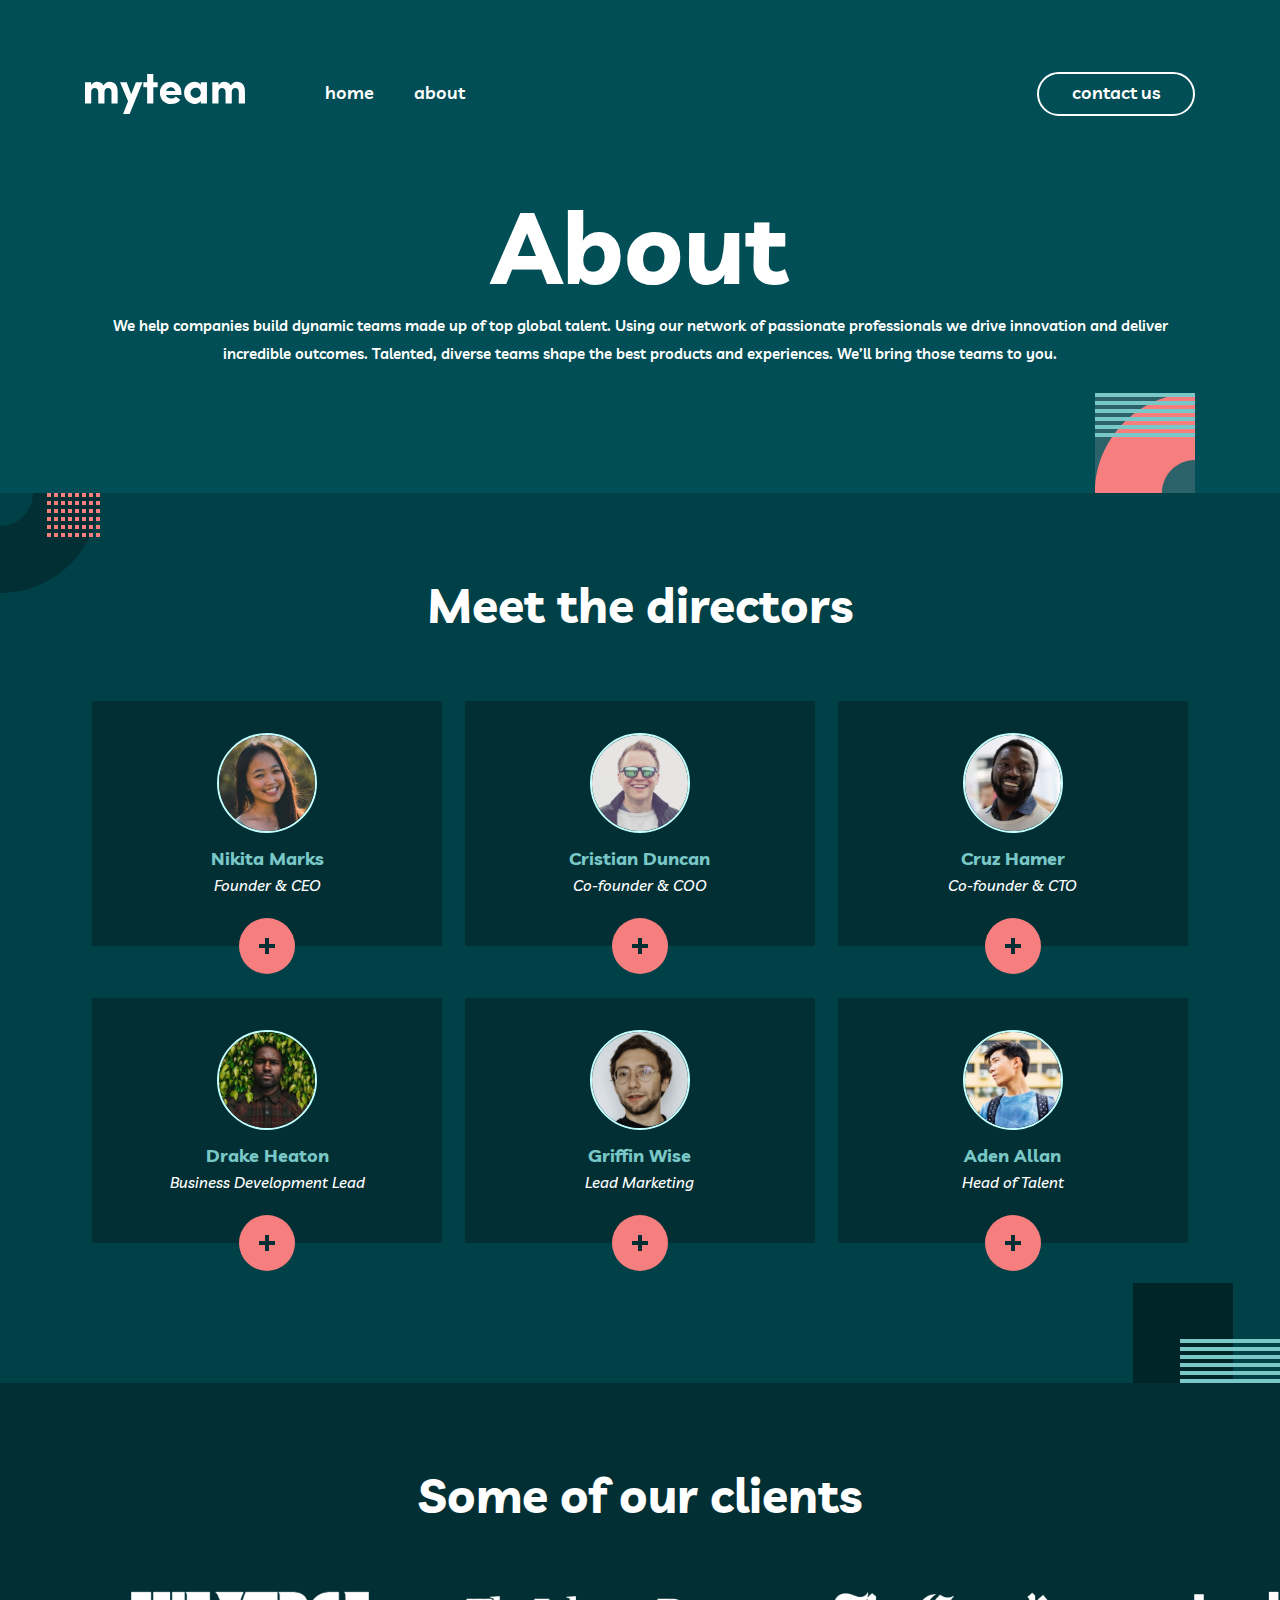
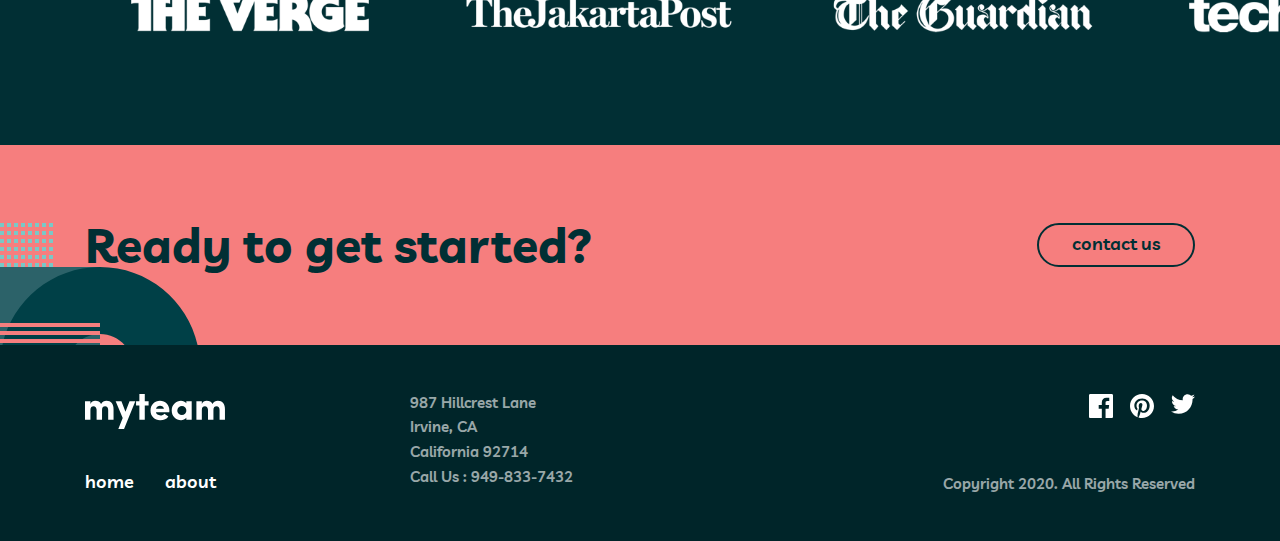
==== commit af89cb23: "made clients section responsive" ====
--- a/about.html
+++ b/about.html
@@ -405,36 +405,38 @@
     <!-------------------------------------------->
 
     <section class="clients">
-      <h2 class="section__title section__title--clients">
-        Some of our clients
-      </h2>
-
-      <div class="clients-list">
-        <img
-          class="client-logo"
-          src="./images/logo-the-verge.png"
-          alt="The Verge"
-        />
-        <img
-          class="client-logo"
-          src="./images/logo-jakarta-post.png"
-          alt="The Jakarta Post"
-        />
-        <img
-          class="client-logo"
-          src="./images/logo-the-guardian.png"
-          alt="The Guardian"
-        />
-        <img
-          class="client-logo"
-          src="./images/logo-tech-radar.png"
-          alt="Tech Radar"
-        />
-        <img
-          class="client-logo"
-          src="./images/logo-gadgets-now.png"
-          alt="Gadgets Now"
-        />
+      <div class="clients__container">
+        <h2 class="section__title section__title--clients">
+          Some of our clients
+        </h2>
+
+        <div class="clients__list">
+          <img
+            class="clients__list-logo"
+            src="./images/logo-the-verge.png"
+            alt="The Verge"
+          />
+          <img
+            class="clients__list-logo"
+            src="./images/logo-jakarta-post.png"
+            alt="The Jakarta Post"
+          />
+          <img
+            class="clients__list-logo"
+            src="./images/logo-the-guardian.png"
+            alt="The Guardian"
+          />
+          <img
+            class="clients__list-logo"
+            src="./images/logo-tech-radar.png"
+            alt="Tech Radar"
+          />
+          <img
+            class="clients__list-logo"
+            src="./images/logo-gadgets-now.png"
+            alt="Gadgets Now"
+          />
+        </div>
       </div>
     </section>
 
--- a/css/styles.css
+++ b/css/styles.css
@@ -55,6 +55,7 @@
 img {
   display: block;
   max-width: 100%;
+  height: auto;
 }
 
 .avatar {
@@ -172,7 +173,8 @@
 .testimonials__container,
 .CTA__container,
 .footer__container,
-.directors__container {
+.directors__container,
+.clients__container {
   max-width: 1110px;
   padding-left: 1.5em;
   padding-right: 1.5em;
@@ -214,7 +216,8 @@
   padding-bottom: 4.4em;
 }
 
-.directors__container {
+.directors__container,
+.clients__container {
   padding-top: 5.5em;
   padding-bottom: 5.5em;
 }
@@ -289,7 +292,8 @@
   .CTA__container,
   .footer__container,
   .about__container,
-  .directors__container {
+  .directors__container,
+  .clients__container {
     margin-left: auto;
     margin-right: auto;
     padding-left: 0;
@@ -976,3 +980,49 @@
     grid-template-columns: repeat(3, 1fr);
   }
 }
+
+/* clients */
+
+.clients {
+  background-color: var(--clr-sacremento-state-green);
+  text-align: center;
+}
+
+.clients__list {
+  display: flex;
+  flex-direction: column;
+  margin-top: 3em;
+}
+
+.clients__list-logo {
+  align-self: center;
+  margin-top: 1em;
+  scale: 0.45;
+}
+
+.clients__list-logo:first-child {
+  margin-top: 0;
+}
+
+@media (min-width: 550px) {
+  .clients__list {
+    flex-direction: row;
+    justify-content: space-between;
+  }
+
+  .clients__list-logo {
+    align-self: center;
+    margin: 0;
+    scale: 0.7;
+  }
+
+  .clients__list-logo:first-child {
+    margin-left: 0;
+  }
+}
+
+@media (min-width: 1200px) {
+  .clients__list-logo {
+    scale: 0.72;
+  }
+}
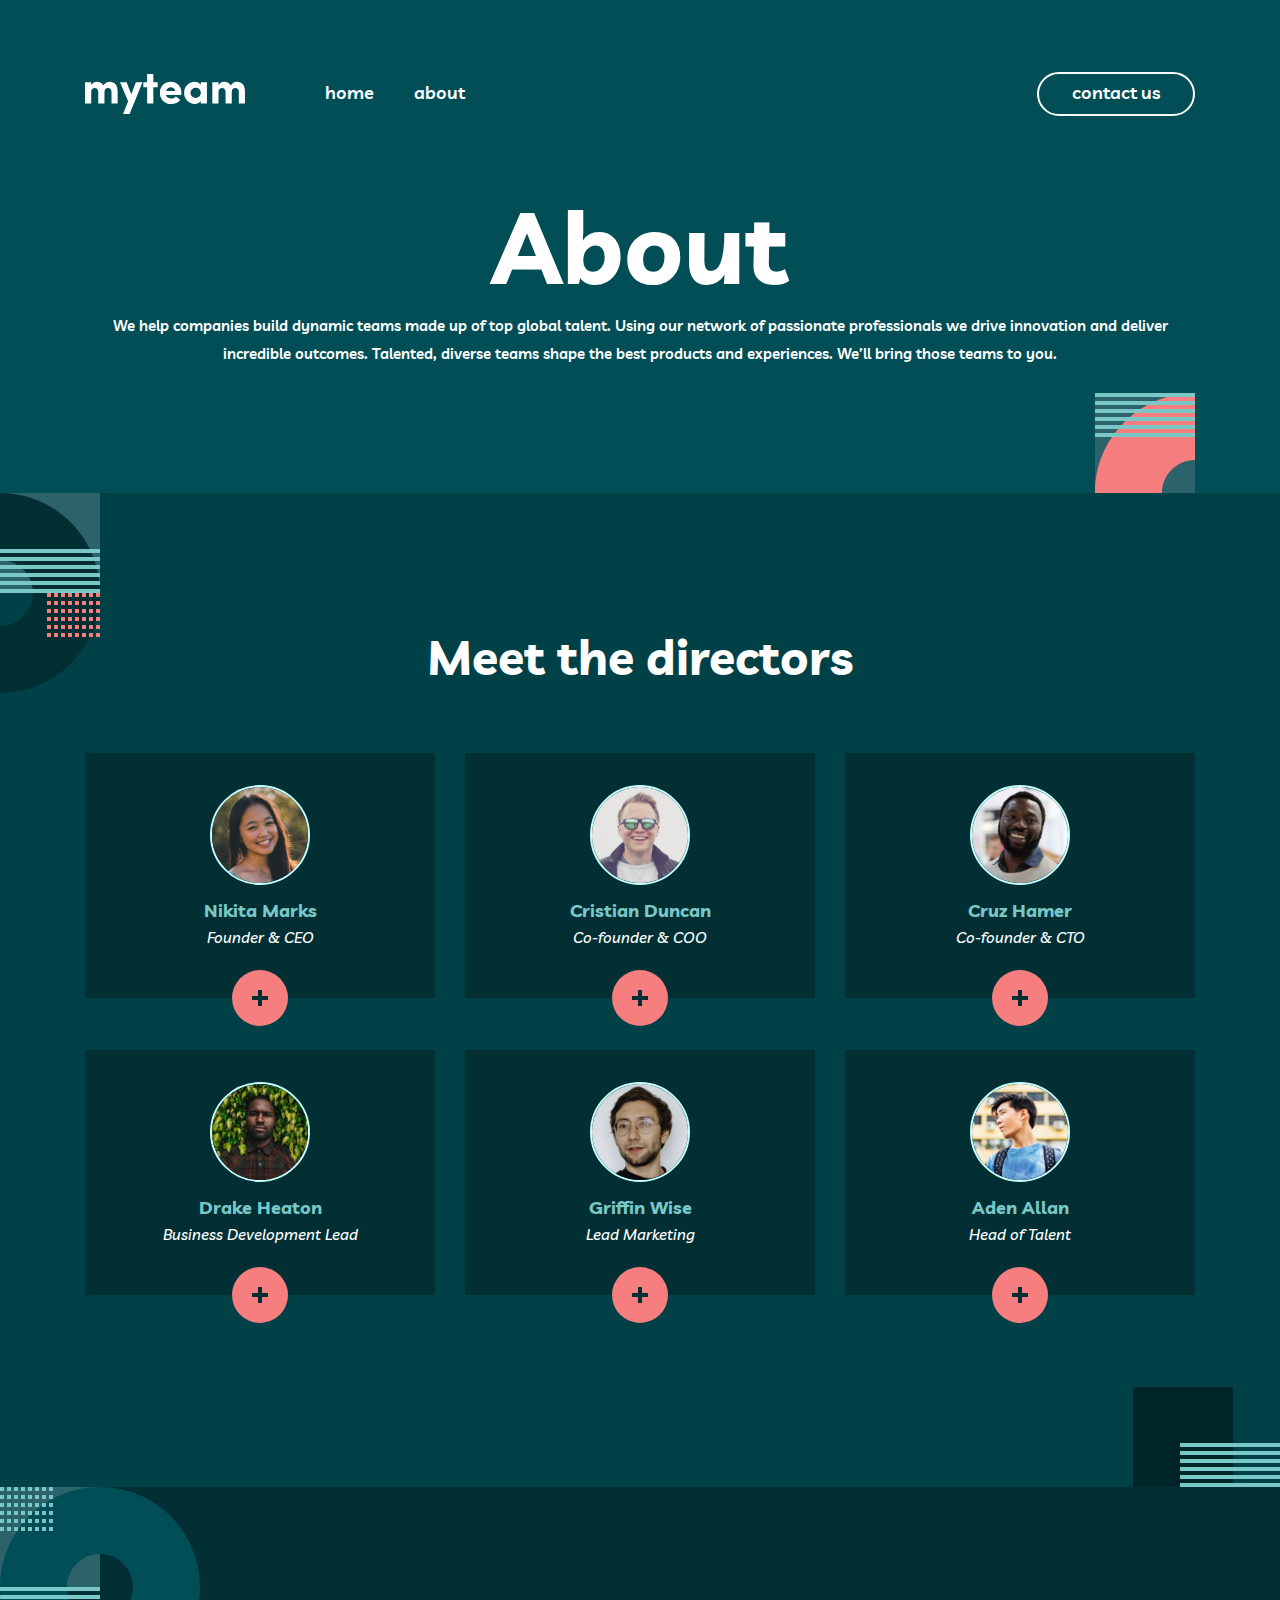
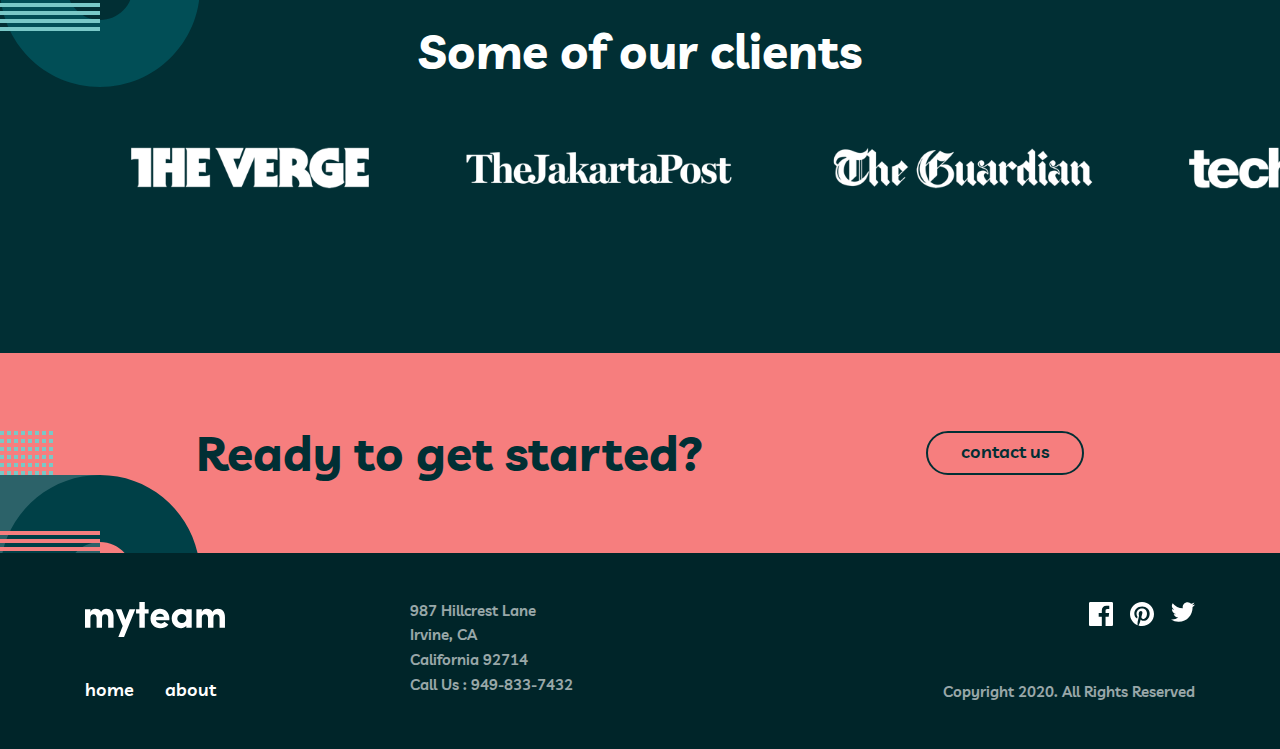
==== commit 9d16a2de: "added JS to  toggle state of director cards" ====
--- a/about.html
+++ b/about.html
@@ -110,7 +110,7 @@
                 class="avatar directors__content-avatar"
               />
             </div>
-            <div class="directors__content-item-back director-flip">
+            <div class="directors__content-item-back">
               <h3 class="subsection__title subsection__title--directors">
                 Nikita Marks
               </h3>
@@ -161,7 +161,7 @@
               />
             </div>
 
-            <div class="directors__content-item-back director-flip">
+            <div class="directors__content-item-back">
               <h3 class="subsection__title subsection__title--directors">
                 Cristian Duncan
               </h3>
@@ -211,7 +211,7 @@
                 class="avatar directors__content-avatar"
               />
             </div>
-            <div class="directors__content-item-back director-flip">
+            <div class="directors__content-item-back">
               <h3 class="subsection__title subsection__title--directors">
                 Cruz Hamer
               </h3>
@@ -261,7 +261,7 @@
                 class="avatar directors__content-avatar"
               />
             </div>
-            <div class="directors__content-item-back director-flip">
+            <div class="directors__content-item-back">
               <h3 class="subsection__title subsection__title--directors">
                 Drake Heaton
               </h3>
@@ -311,7 +311,7 @@
                 class="avatar directors__content-avatar"
               />
             </div>
-            <div class="directors__content-item-back director-flip">
+            <div class="directors__content-item-back">
               <h3 class="subsection__title subsection__title--directors">
                 Griffin Wise
               </h3>
@@ -361,7 +361,7 @@
                 class="avatar directors__content-avatar"
               />
             </div>
-            <div class="directors__content-item-back director-flip">
+            <div class="directors__content-item-back">
               <h3 class="subsection__title subsection__title--directors">
                 Aden Allan
               </h3>
@@ -444,7 +444,7 @@
 
     <section class="CTA">
       <div class="CTA__container">
-        <h2 class="section__title  section__title--CTA">
+        <h2 class="section__title section__title--CTA">
           Ready to get started?
         </h2>
         <a href="./contact.html">
--- a/css/styles.css
+++ b/css/styles.css
@@ -36,7 +36,7 @@
   }
 }
 
-@media (min-width: 1200px) {
+@media (min-width: 1150px) {
   :root {
     --fs-h1: 6.25rem;
     --fs-h2: 3rem;
@@ -209,6 +209,9 @@
 .CTA__container {
   padding-top: 5.1875em;
   padding-bottom: 5.1875em;
+  display: flex;
+  flex-direction: column;
+  align-items: center;
 }
 
 .footer__container {
@@ -241,21 +244,18 @@
     padding-bottom: 16em;
   }
 
-  .features__container {
-    padding-top: 6.25em;
-    padding-bottom: 6.25em;
-  }
-
+  .features__container,
+  .directors__container,
+  .clients__container,
   .testimonials__container {
     padding-top: 6.25em;
     padding-bottom: 6.25em;
   }
 
   .CTA__container {
-    padding-top: 4.75em;
-    padding-bottom: 4.75em;
-    padding-left: 6em;
-    padding-right: 6em;
+    padding: 4.75em 0;
+    flex-direction: row;
+    justify-content: space-around;
   }
 
   .footer__container {
@@ -305,10 +305,15 @@
     padding-bottom: 15.65em;
   }
 
+  .features__container,
+  .directors__container,
+  .clients__container {
+    padding-top: 8.75em;
+    padding-bottom: 8.75em;
+  }
+
   .features__container {
     flex-direction: row;
-    padding-top: 8.75em;
-    padding-bottom: 8.75em;
   }
 }
 
@@ -720,22 +725,11 @@
   text-align: center;
 }
 
-.CTA__container {
-  display: flex;
-  flex-direction: column;
-  align-items: center;
-}
-
 .section__title--CTA {
   margin-bottom: 0.75em;
 }
 
 @media (min-width: 550px) {
-  .CTA__container {
-    flex-direction: row;
-    justify-content: space-between;
-  }
-
   .section__title--CTA {
     margin: 0;
   }
@@ -919,6 +913,7 @@
   grid-template-columns: 1fr;
   column-gap: 0.5em;
   justify-items: center;
+  justify-content: center;
 }
 
 .directors__content-item {
@@ -927,7 +922,7 @@
   padding-bottom: 3.25em;
   height: 245px;
   width: 100%;
-  max-width: 350px;
+  /* max-width: 350px; */
 }
 
 .directors__content-item-front {
@@ -948,11 +943,8 @@
   order: -1;
 }
 
-.director-flip {
+.directors__content-item-back {
   display: none;
-}
-
-.directors__content-item-back {
   padding-top: 2.15em;
 }
 
@@ -969,21 +961,60 @@
   justify-content: center;
 }
 
-@media (min-width: 550px) {
+.director-flip .directors__content-item-front {
+  display: none;
+}
+
+.director-flip .directors__content-item-back {
+  display: block;
+}
+
+.director-flip .add-social-btn {
+  background-color: var(--clr-rapture-blue);
+}
+
+.director-flip .add-social-btn:hover {
+  background-color: var(--clr-light-coral);
+}
+
+.director-flip .social-btn-icon {
+  transform: rotate(45deg);
+}
+
+@media (min-width: 450px) {
   .directors__content {
-    grid-template-columns: repeat(2, 1fr);
+    grid-template-columns: repeat(2, minmax(25%, 280px));
+  }
+}
+
+@media (min-width: 700px) {
+  .directors {
+    background-position: top left -100px, bottom right;
   }
 }
 
 @media (min-width: 800px) {
+  .section__title--directors {
+    font-size: 3rem;
+  }
+
   .directors__content {
-    grid-template-columns: repeat(3, 1fr);
+    grid-template-columns: repeat(3, minmax(25%, 350px));
+  }
+}
+
+@media (min-width: 1100px) {
+  .directors__content {
+    justify-content: space-between;
   }
 }
 
 /* clients */
 
 .clients {
+  background-image: url("../images/bg-pattern-about-4.svg");
+  background-repeat: no-repeat;
+  background-position: top -100px left -100px;
   background-color: var(--clr-sacremento-state-green);
   text-align: center;
 }
@@ -1005,6 +1036,10 @@
 }
 
 @media (min-width: 550px) {
+  .clients {
+    background-position: top -100px left;
+  }
+
   .clients__list {
     flex-direction: row;
     justify-content: space-between;
@@ -1021,7 +1056,11 @@
   }
 }
 
-@media (min-width: 1200px) {
+@media (min-width: 1150px) {
+  .clients {
+    background-position: top left;
+  }
+
   .clients__list-logo {
     scale: 0.72;
   }
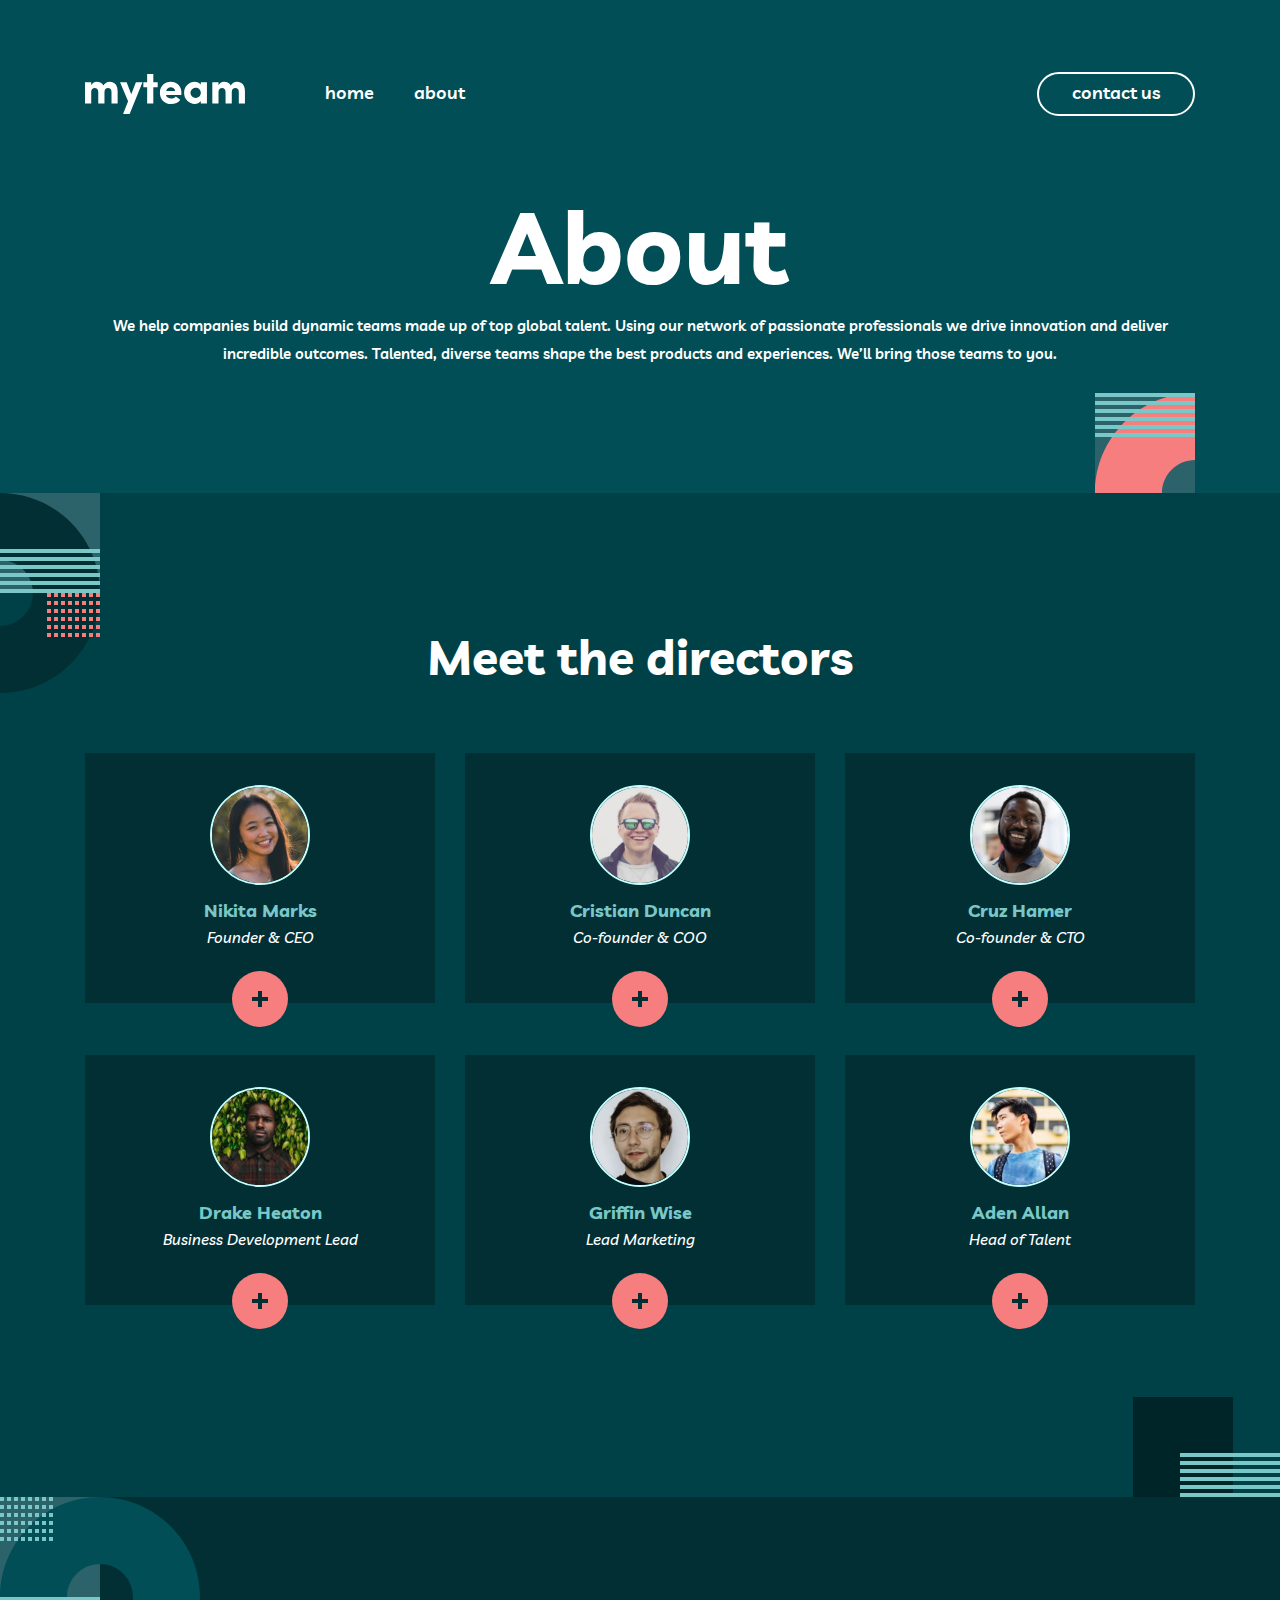
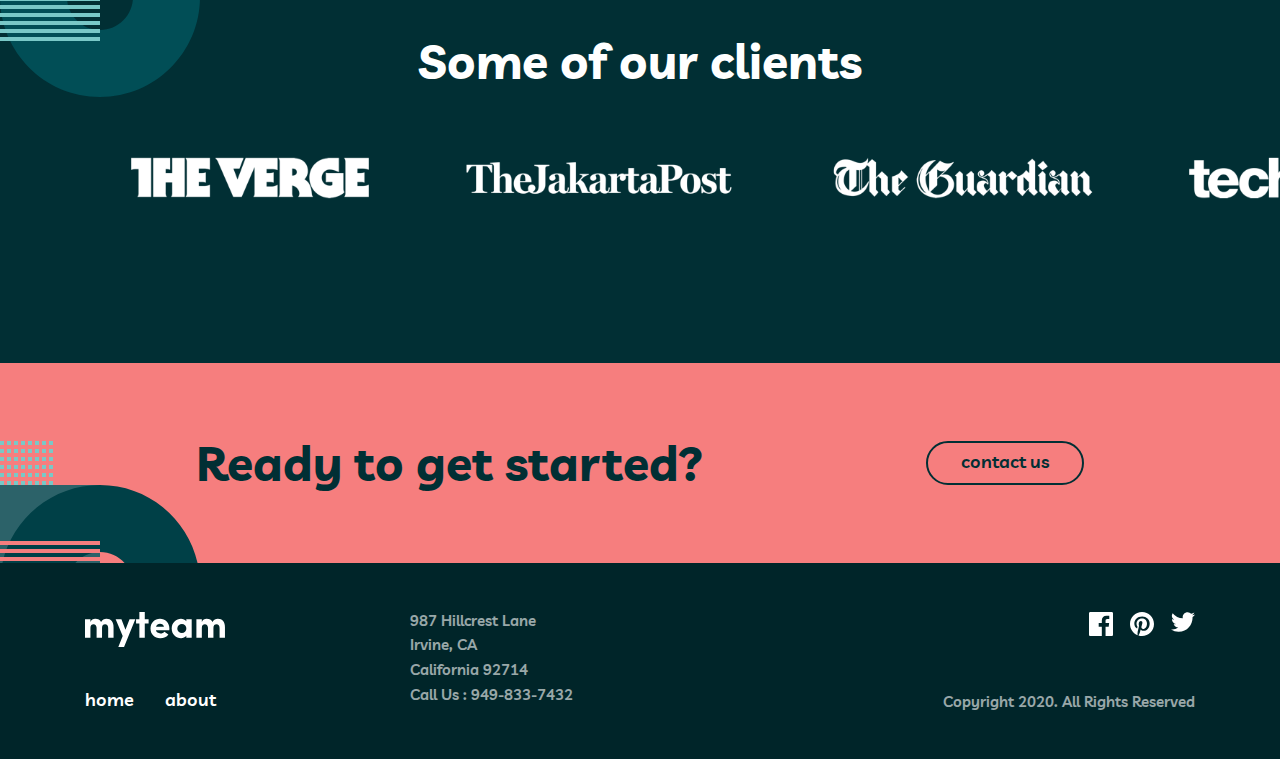
==== commit ad41946d: "refactored buttons to allow for secondary states" ====
--- a/about.html
+++ b/about.html
@@ -63,7 +63,7 @@
             </ul>
             <a href="./contact.html">
               <button
-                class="primary-btn primary-btn--light primary-btn--mobile-nav"
+                class="btn primary-btn primary-btn--light primary-btn--mobile-nav"
               >
                 contact us
               </button>
@@ -448,7 +448,7 @@
           Ready to get started?
         </h2>
         <a href="./contact.html">
-          <button class="primary-btn primary-btn--dark">
+          <button class="btn primary-btn primary-btn--dark">
             contact us
           </button>
         </a>
--- a/css/styles.css
+++ b/css/styles.css
@@ -73,8 +73,7 @@
 
 /* buttons */
 
-.primary-btn {
-  background-color: transparent;
+.btn {
   border-radius: 2em;
   padding: 0.5em 1.8em 0.55em;
   font-size: 1.125rem;
@@ -82,6 +81,21 @@
   cursor: pointer;
 }
 
+.primary-btn {
+  background-color: transparent;
+}
+
+.secondary-btn {
+  background-color: var(--clr-white);
+  border: 2px solid var(--clr-white);
+}
+
+.secondary-btn:hover,
+.secondary-btn:focus {
+  background-color: var(--clr-rapture-blue);
+  border: 2px solid var(--clr-rapture-blue);
+}
+
 .primary-btn--light {
   color: var(--clr-white);
   border: 2px solid var(--clr-white);
@@ -106,25 +120,6 @@
 
 .primary-btn--mobile-nav {
   margin-top: 2.25em;
-}
-
-.add-social-btn {
-  display: inline-block;
-  background-color: var(--clr-light-coral);
-  border-radius: 50%;
-  position: absolute;
-  margin-left: -1.75em;
-  margin-top: 1.5em;
-}
-
-.add-social-btn:hover,
-.add-social-btn:focus {
-  background-color: var(--clr-rapture-blue);
-  cursor: pointer;
-}
-
-.social-btn-icon {
-  margin: 1.25em;
 }
 
 /* typography */
@@ -174,7 +169,8 @@
 .CTA__container,
 .footer__container,
 .directors__container,
-.clients__container {
+.clients__container,
+.contact__container {
   max-width: 1110px;
   padding-left: 1.5em;
   padding-right: 1.5em;
@@ -184,14 +180,22 @@
   margin-top: 3em;
 }
 
+.intro__container,
+.about__container,
+.contact__container {
+  padding-top: 5em;
+}
+
 .intro__container {
-  padding-top: 5em;
   padding-bottom: 11.25em;
 }
 
 .about__container {
-  padding-top: 5em;
   padding-bottom: 6.75em;
+}
+
+.contact__container {
+  padding-bottom: 5.5em;
 }
 
 .features__container {
@@ -919,10 +923,11 @@
 .directors__content-item {
   background-color: var(--clr-sacremento-state-green);
   margin-bottom: 3.25em;
-  padding-bottom: 3.25em;
-  height: 245px;
   width: 100%;
-  /* max-width: 350px; */
+  display: flex;
+  flex-direction: column;
+  justify-content: space-between;
+  min-height: 250px;
 }
 
 .directors__content-item-front {
@@ -959,6 +964,25 @@
   margin-top: 1.5em;
   display: flex;
   justify-content: center;
+}
+
+.add-social-btn {
+  display: inline-block;
+  background-color: var(--clr-light-coral);
+  border-radius: 50%;
+  position: relative;
+  bottom: -1.5em;
+  align-self: center;
+}
+
+.add-social-btn:hover,
+.add-social-btn:focus {
+  background-color: var(--clr-rapture-blue);
+  cursor: pointer;
+}
+
+.social-btn-icon {
+  margin: 1.25em;
 }
 
 .director-flip .directors__content-item-front {
@@ -1065,3 +1089,51 @@
     scale: 0.72;
   }
 }
+
+/* contact */
+
+.contact {
+  background-image: url("../images/bg-pattern-contact-2.svg");
+  background-repeat: no-repeat;
+  background-position: bottom -100px right -100px;
+  text-align: center;
+}
+
+.section__subtitle--contact {
+  color: var(--clr-light-coral);
+  margin-top: 0.5em;
+}
+
+.contact__content {
+  margin: 2.5em auto 0;
+  max-width: 500px;
+}
+
+.contact__form {
+  margin-top: 3.5em;
+}
+
+.contact__content-item {
+  display: grid;
+  column-gap: 1.5em;
+  grid-template-areas: "contact-img contact-text";
+  justify-content: start;
+  margin-bottom: 1em;
+}
+
+.contact__content-img {
+  grid-area: contact-img;
+  min-width: 4.5em;
+}
+
+.section__body-text--contact {
+  grid-area: contact-text;
+  font-size: 1.125rem;
+  font-weight: var(--fw-bold);
+  text-align: left;
+  align-self: center;
+}
+
+.contact__content-item:first-child .contact__content-img {
+  padding-left: 0.5em;
+}
